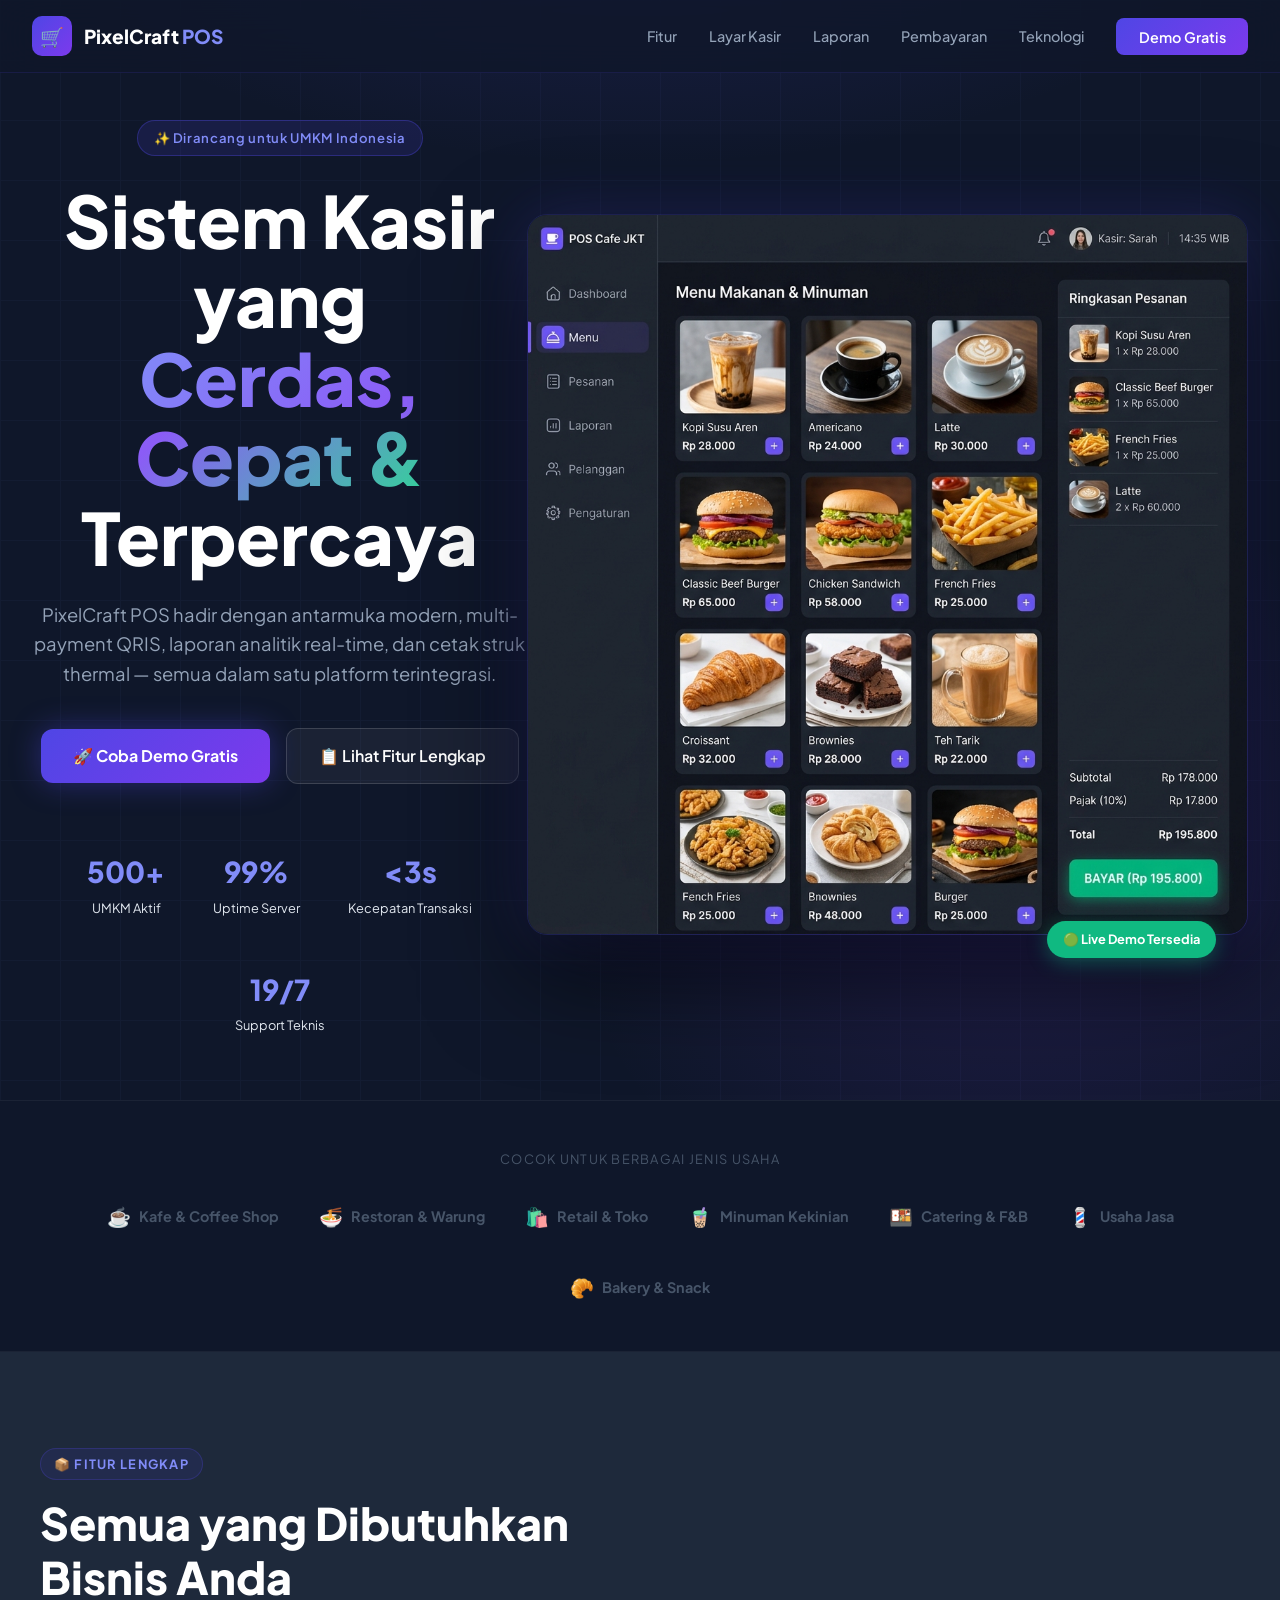
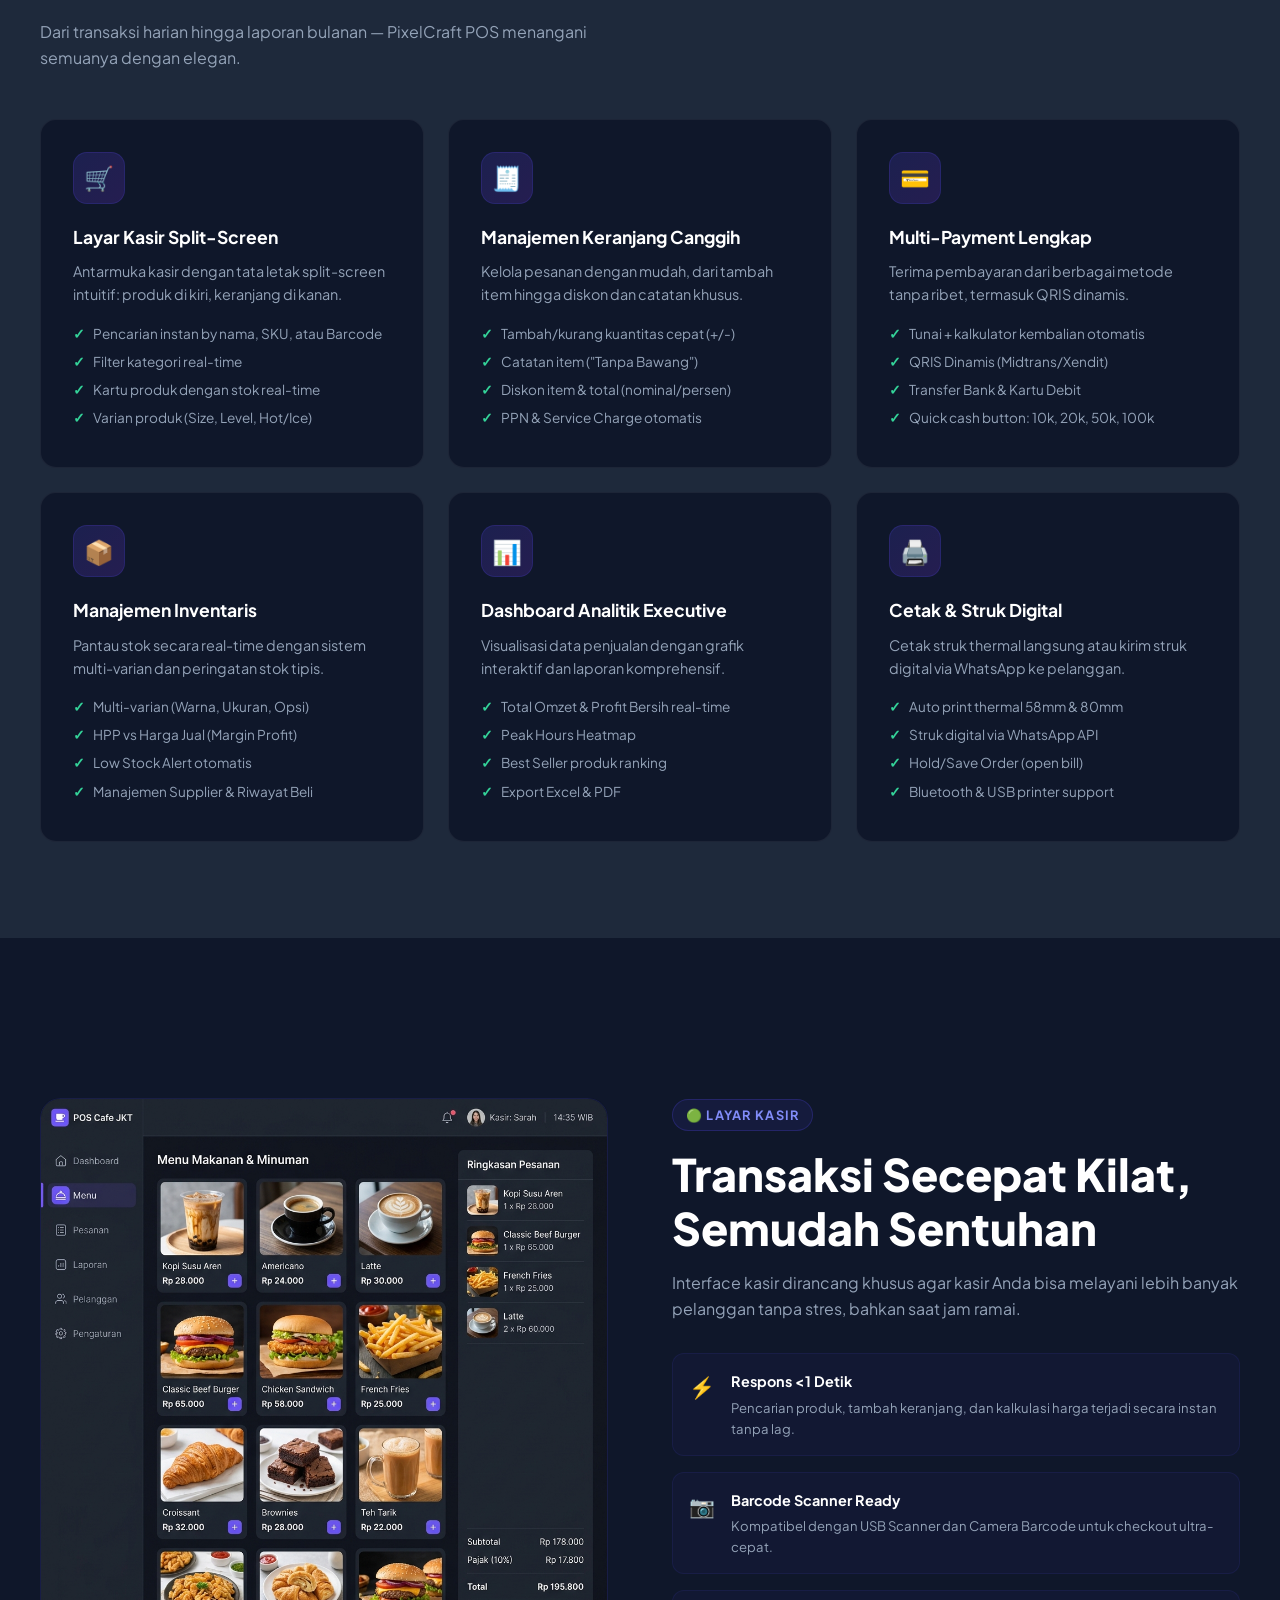
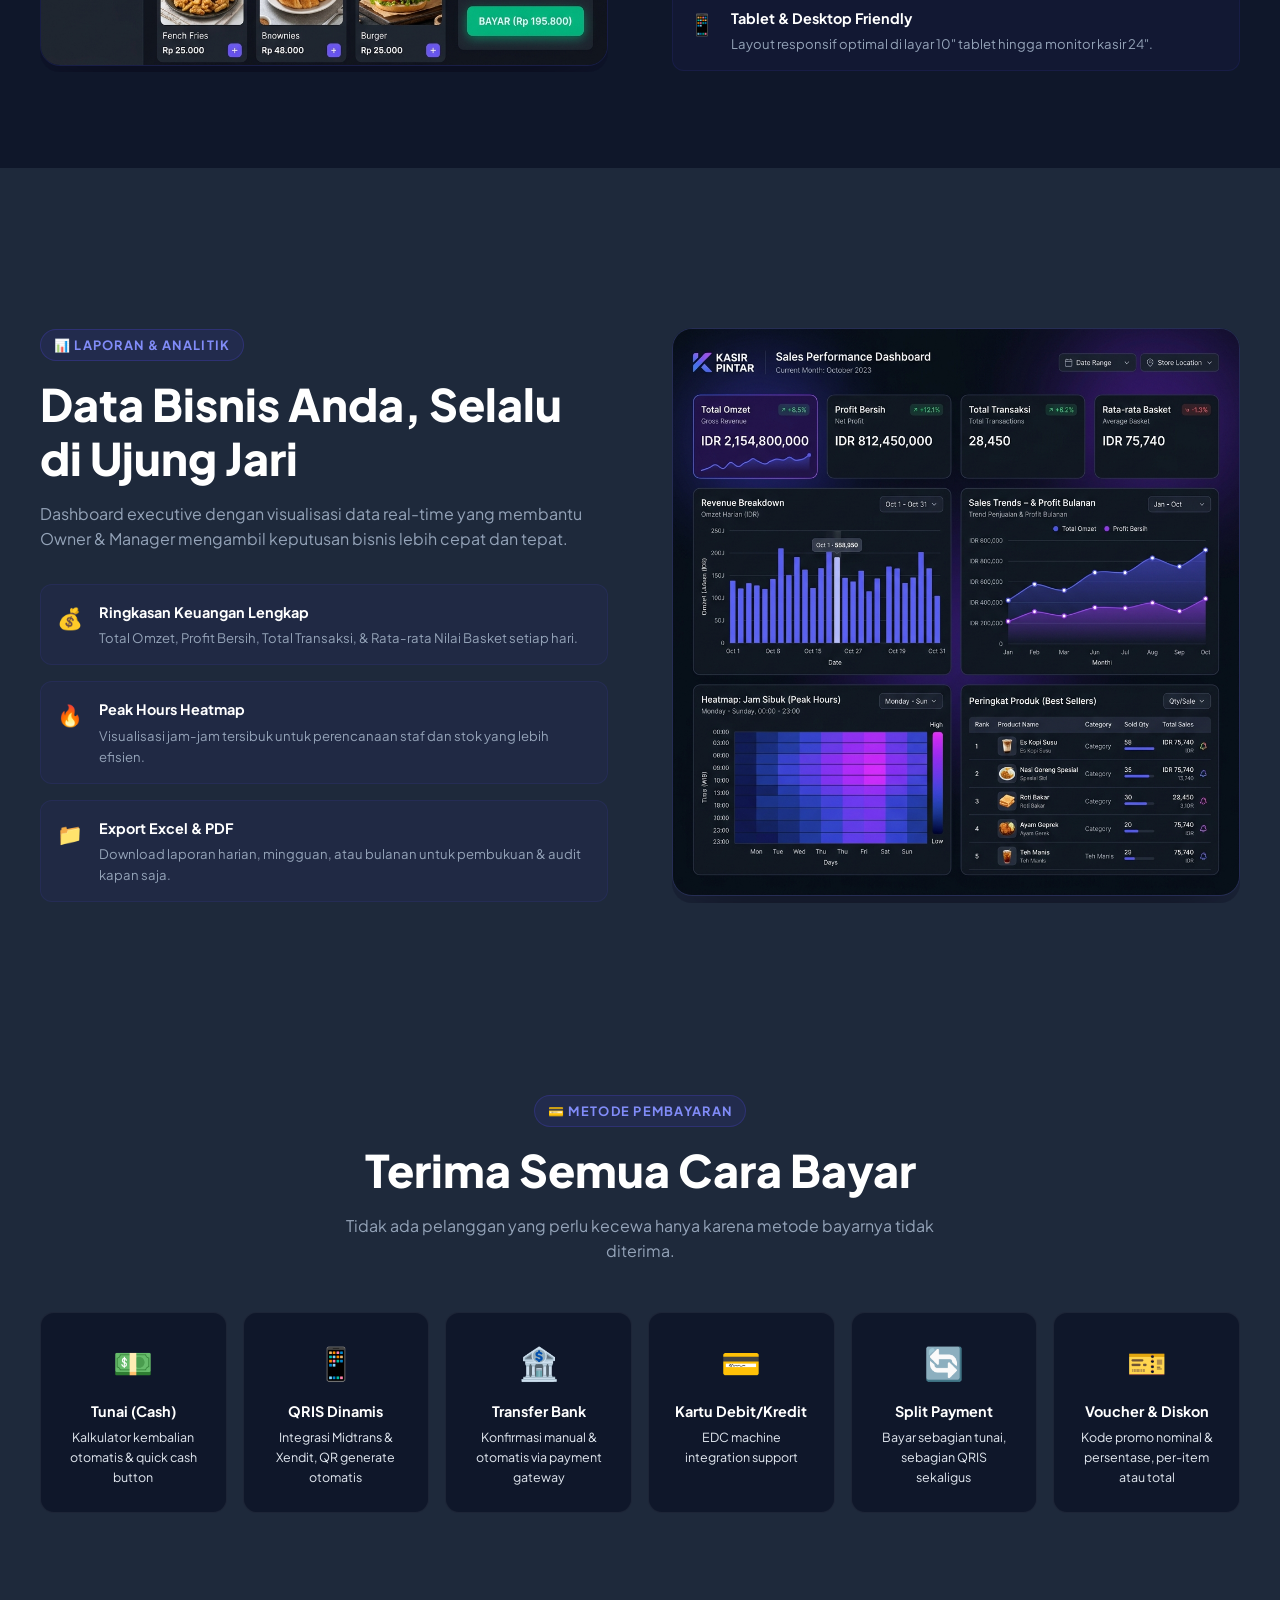
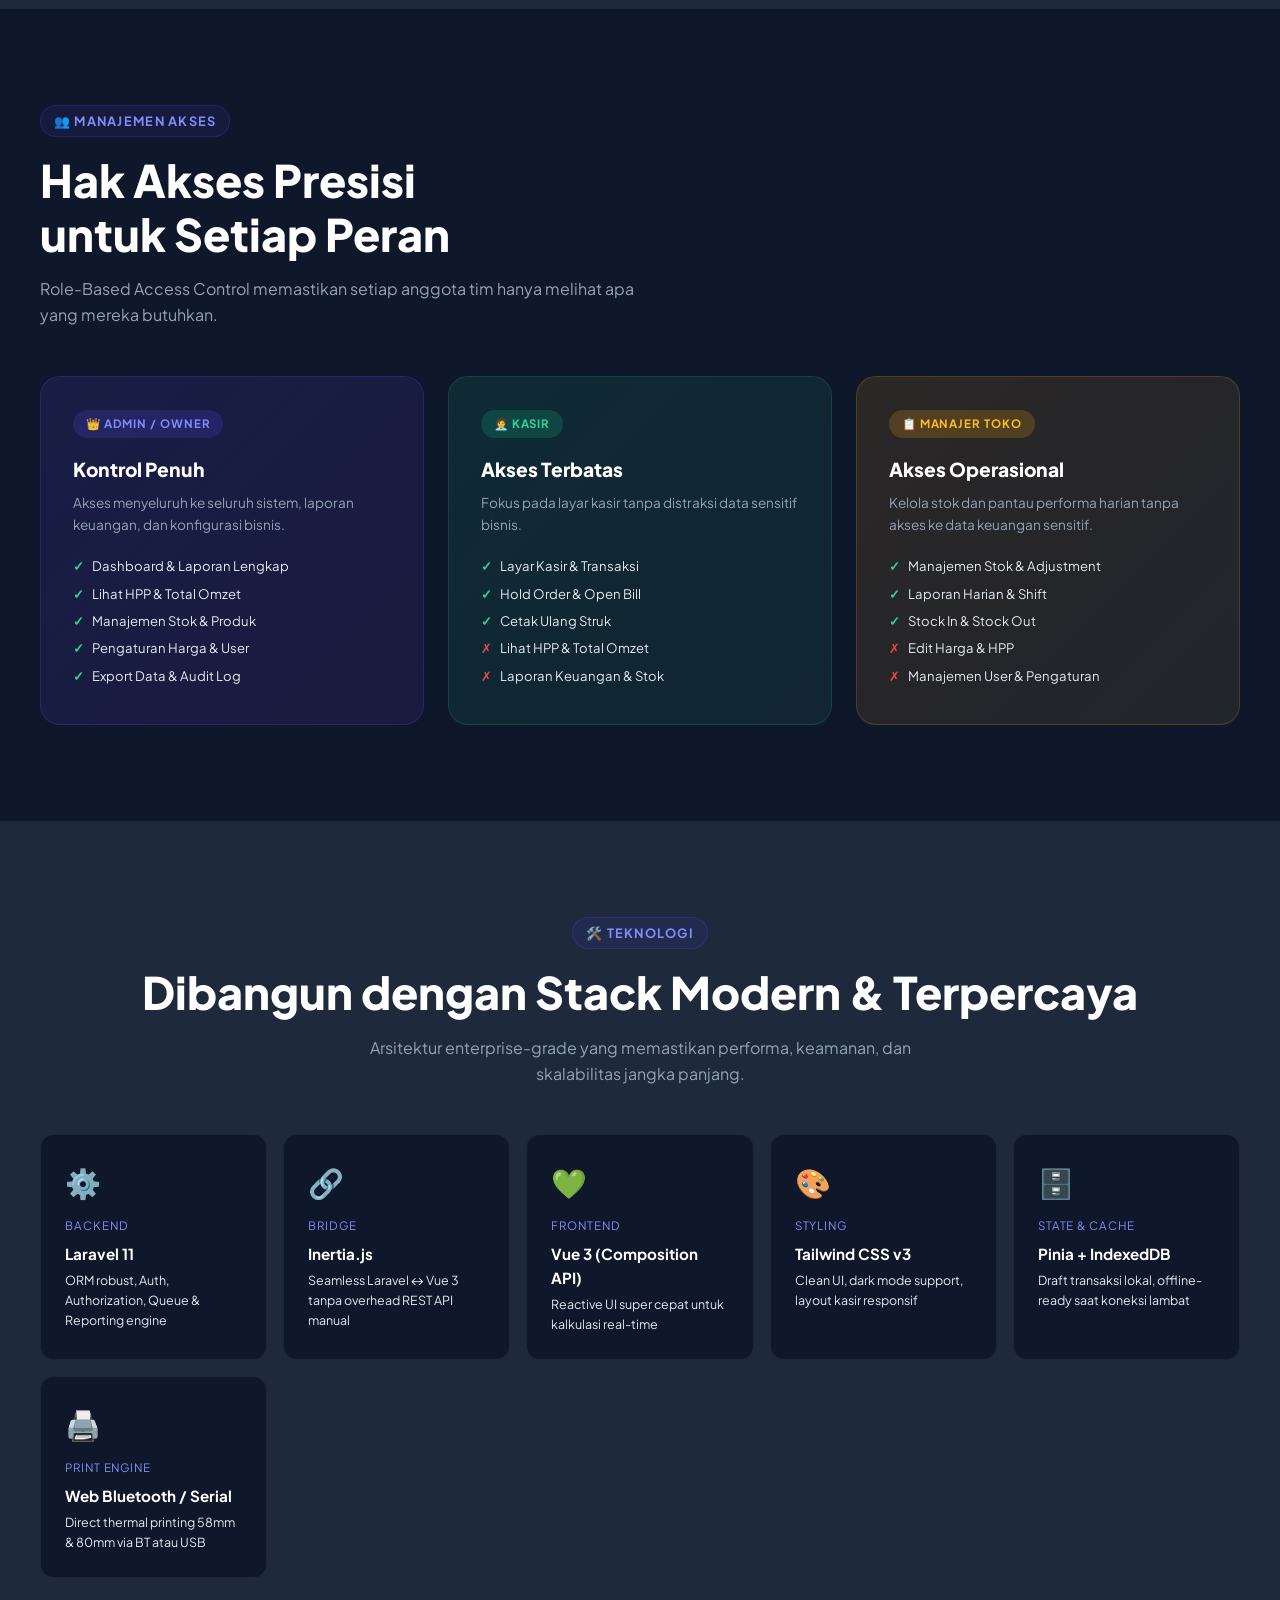
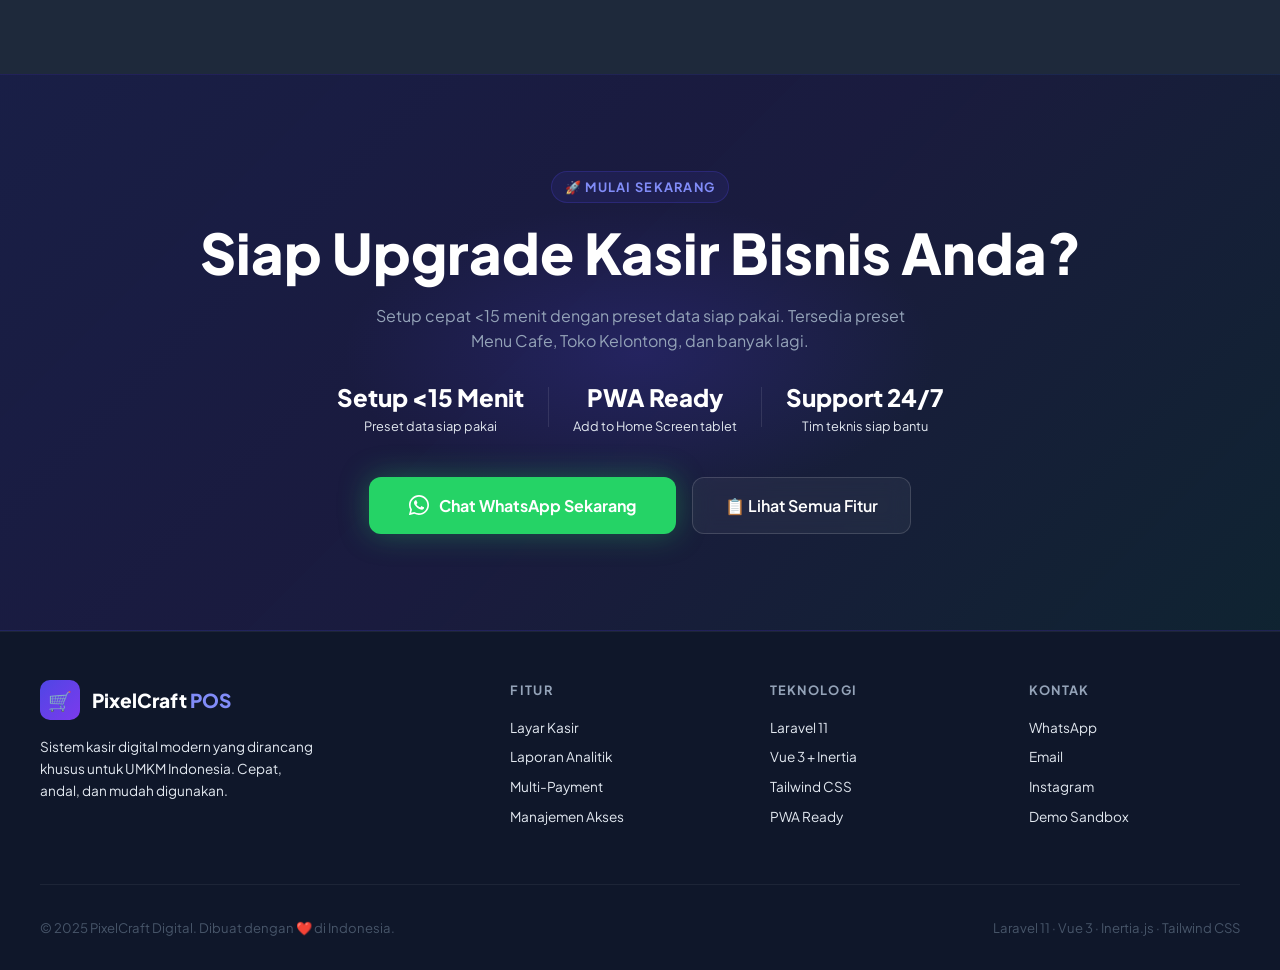
==== index.html @ 9a2343e6 "Initial commit: Sistem Kasir (POS) landing page & interactive demo" ====
<!DOCTYPE html>
<html lang="id">
<head>
  <meta charset="UTF-8"/>
  <meta name="viewport" content="width=device-width, initial-scale=1.0"/>
  <title>PixelCraft POS — Sistem Kasir Modern untuk UMKM Indonesia</title>
  <meta name="description" content="Sistem kasir digital modern untuk UMKM F&B, Retail, dan Usaha Jasa. Berbasis Laravel + Vue 3, multi-payment QRIS, laporan analitik real-time, dan cetak struk thermal."/>
  <link rel="stylesheet" href="assets/css/style.css"/>
  <link rel="preconnect" href="https://fonts.googleapis.com"/>
  <link rel="preconnect" href="https://fonts.gstatic.com" crossorigin/>
</head>
<body>

<!-- NAVBAR -->
<nav class="navbar" id="navbar">
  <a href="#" class="nav-logo">
    <div class="nav-logo-icon">🛒</div>
    <span class="nav-logo-text">PixelCraft <span>POS</span></span>
  </a>
  <ul class="nav-links" id="navLinks">
    <li><a href="#fitur">Fitur</a></li>
    <li><a href="#kasir">Layar Kasir</a></li>
    <li><a href="#laporan">Laporan</a></li>
    <li><a href="#pembayaran">Pembayaran</a></li>
    <li><a href="#teknologi">Teknologi</a></li>
    <li><a href="demo/index.html" class="nav-cta">Demo Gratis</a></li>
  </ul>
  <button class="nav-hamburger" id="hamburger" aria-label="Menu">
    <span></span><span></span><span></span>
  </button>
</nav>

<!-- HERO -->
<section class="hero" id="beranda">
  <div class="hero-bg"></div>
  <div class="hero-grid"></div>
  <div class="hero-content">
    <div class="hero-badge">✨ Dirancang untuk UMKM Indonesia</div>
    <h1 class="hero-title">
      Sistem Kasir yang<br/>
      <span class="gradient-text">Cerdas, Cepat &amp;</span><br/>
      Terpercaya
    </h1>
    <p class="hero-subtitle">PixelCraft POS hadir dengan antarmuka modern, multi-payment QRIS, laporan analitik real-time, dan cetak struk thermal — semua dalam satu platform terintegrasi.</p>
    <div class="hero-actions">
      <a href="demo/index.html" class="btn-primary">🚀 Coba Demo Gratis</a>
      <a href="#fitur" class="btn-secondary">📋 Lihat Fitur Lengkap</a>
    </div>
    <div class="hero-stats">
      <div class="hero-stat">
        <div class="hero-stat-num"><span data-target="500" data-suffix="+">0+</span></div>
        <div class="hero-stat-label">UMKM Aktif</div>
      </div>
      <div class="hero-stat">
        <div class="hero-stat-num"><span data-target="99" data-suffix="%">0%</span></div>
        <div class="hero-stat-label">Uptime Server</div>
      </div>
      <div class="hero-stat">
        <div class="hero-stat-num"><span data-target="3" data-prefix="<" data-suffix="s">&lt;3s</span></div>
        <div class="hero-stat-label">Kecepatan Transaksi</div>
      </div>
      <div class="hero-stat">
        <div class="hero-stat-num"><span data-target="24" data-suffix="/7">0/7</span></div>
        <div class="hero-stat-label">Support Teknis</div>
      </div>
    </div>
  </div>
  <div class="hero-img-wrap container">
    <img src="assets/img/pos_dashboard.png" alt="PixelCraft POS Dashboard — Layar Kasir Modern"/>
    <div class="hero-img-badge">🟢 Live Demo Tersedia</div>
  </div>
</section>

<!-- LOGOS -->
<div class="logos-section">
  <div class="container">
    <p class="logos-label">Cocok untuk berbagai jenis usaha</p>
    <div class="logos-track">
      <div class="logo-chip"><span class="icon">☕</span> Kafe &amp; Coffee Shop</div>
      <div class="logo-chip"><span class="icon">🍜</span> Restoran &amp; Warung</div>
      <div class="logo-chip"><span class="icon">🛍️</span> Retail &amp; Toko</div>
      <div class="logo-chip"><span class="icon">🧋</span> Minuman Kekinian</div>
      <div class="logo-chip"><span class="icon">🍱</span> Catering &amp; F&amp;B</div>
      <div class="logo-chip"><span class="icon">💈</span> Usaha Jasa</div>
      <div class="logo-chip"><span class="icon">🥐</span> Bakery &amp; Snack</div>
    </div>
  </div>
</div>

<!-- FEATURES -->
<section class="features-section" id="fitur">
  <div class="container">
    <div class="reveal">
      <span class="section-label">📦 Fitur Lengkap</span>
      <h2 class="section-title">Semua yang Dibutuhkan<br/>Bisnis Anda</h2>
      <p class="section-desc">Dari transaksi harian hingga laporan bulanan — PixelCraft POS menangani semuanya dengan elegan.</p>
    </div>
    <div class="features-grid">
      <div class="feature-card reveal">
        <div class="feature-icon">🛒</div>
        <h3 class="feature-title">Layar Kasir Split-Screen</h3>
        <p class="feature-desc">Antarmuka kasir dengan tata letak split-screen intuitif: produk di kiri, keranjang di kanan.</p>
        <ul class="feature-list">
          <li>Pencarian instan by nama, SKU, atau Barcode</li>
          <li>Filter kategori real-time</li>
          <li>Kartu produk dengan stok real-time</li>
          <li>Varian produk (Size, Level, Hot/Ice)</li>
        </ul>
      </div>
      <div class="feature-card reveal">
        <div class="feature-icon">🧾</div>
        <h3 class="feature-title">Manajemen Keranjang Canggih</h3>
        <p class="feature-desc">Kelola pesanan dengan mudah, dari tambah item hingga diskon dan catatan khusus.</p>
        <ul class="feature-list">
          <li>Tambah/kurang kuantitas cepat (+/-)</li>
          <li>Catatan item ("Tanpa Bawang")</li>
          <li>Diskon item &amp; total (nominal/persen)</li>
          <li>PPN &amp; Service Charge otomatis</li>
        </ul>
      </div>
      <div class="feature-card reveal">
        <div class="feature-icon">💳</div>
        <h3 class="feature-title">Multi-Payment Lengkap</h3>
        <p class="feature-desc">Terima pembayaran dari berbagai metode tanpa ribet, termasuk QRIS dinamis.</p>
        <ul class="feature-list">
          <li>Tunai + kalkulator kembalian otomatis</li>
          <li>QRIS Dinamis (Midtrans/Xendit)</li>
          <li>Transfer Bank &amp; Kartu Debit</li>
          <li>Quick cash button: 10k, 20k, 50k, 100k</li>
        </ul>
      </div>
      <div class="feature-card reveal">
        <div class="feature-icon">📦</div>
        <h3 class="feature-title">Manajemen Inventaris</h3>
        <p class="feature-desc">Pantau stok secara real-time dengan sistem multi-varian dan peringatan stok tipis.</p>
        <ul class="feature-list">
          <li>Multi-varian (Warna, Ukuran, Opsi)</li>
          <li>HPP vs Harga Jual (Margin Profit)</li>
          <li>Low Stock Alert otomatis</li>
          <li>Manajemen Supplier &amp; Riwayat Beli</li>
        </ul>
      </div>
      <div class="feature-card reveal">
        <div class="feature-icon">📊</div>
        <h3 class="feature-title">Dashboard Analitik Executive</h3>
        <p class="feature-desc">Visualisasi data penjualan dengan grafik interaktif dan laporan komprehensif.</p>
        <ul class="feature-list">
          <li>Total Omzet &amp; Profit Bersih real-time</li>
          <li>Peak Hours Heatmap</li>
          <li>Best Seller produk ranking</li>
          <li>Export Excel &amp; PDF</li>
        </ul>
      </div>
      <div class="feature-card reveal">
        <div class="feature-icon">🖨️</div>
        <h3 class="feature-title">Cetak &amp; Struk Digital</h3>
        <p class="feature-desc">Cetak struk thermal langsung atau kirim struk digital via WhatsApp ke pelanggan.</p>
        <ul class="feature-list">
          <li>Auto print thermal 58mm &amp; 80mm</li>
          <li>Struk digital via WhatsApp API</li>
          <li>Hold/Save Order (open bill)</li>
          <li>Bluetooth &amp; USB printer support</li>
        </ul>
      </div>
    </div>
  </div>
</section>

<!-- SHOWCASE: KASIR -->
<section class="showcase-section" id="kasir">
  <div class="container">
    <div class="showcase-grid">
      <div class="showcase-img reveal">
        <img src="assets/img/pos_dashboard.png" alt="Layar Kasir PixelCraft POS"/>
      </div>
      <div class="showcase-content reveal">
        <span class="section-label">🟢 Layar Kasir</span>
        <h2 class="section-title">Transaksi Secepat Kilat, Semudah Sentuhan</h2>
        <p class="section-desc">Interface kasir dirancang khusus agar kasir Anda bisa melayani lebih banyak pelanggan tanpa stres, bahkan saat jam ramai.</p>
        <div class="showcase-features">
          <div class="showcase-feat">
            <div class="showcase-feat-icon">⚡</div>
            <div class="showcase-feat-text">
              <h4>Respons &lt;1 Detik</h4>
              <p>Pencarian produk, tambah keranjang, dan kalkulasi harga terjadi secara instan tanpa lag.</p>
            </div>
          </div>
          <div class="showcase-feat">
            <div class="showcase-feat-icon">📷</div>
            <div class="showcase-feat-text">
              <h4>Barcode Scanner Ready</h4>
              <p>Kompatibel dengan USB Scanner dan Camera Barcode untuk checkout ultra-cepat.</p>
            </div>
          </div>
          <div class="showcase-feat">
            <div class="showcase-feat-icon">📱</div>
            <div class="showcase-feat-text">
              <h4>Tablet &amp; Desktop Friendly</h4>
              <p>Layout responsif optimal di layar 10" tablet hingga monitor kasir 24".</p>
            </div>
          </div>
        </div>
      </div>
    </div>
  </div>
</section>

<!-- SHOWCASE: ANALYTICS -->
<section class="showcase-section" id="laporan" style="background: var(--slate-800);">
  <div class="container">
    <div class="showcase-grid reverse">
      <div class="showcase-img reveal">
        <img src="assets/img/pos_analytics.png" alt="Dashboard Analitik PixelCraft POS"/>
      </div>
      <div class="showcase-content reveal">
        <span class="section-label">📊 Laporan &amp; Analitik</span>
        <h2 class="section-title">Data Bisnis Anda, Selalu di Ujung Jari</h2>
        <p class="section-desc">Dashboard executive dengan visualisasi data real-time yang membantu Owner &amp; Manager mengambil keputusan bisnis lebih cepat dan tepat.</p>
        <div class="showcase-features">
          <div class="showcase-feat">
            <div class="showcase-feat-icon">💰</div>
            <div class="showcase-feat-text">
              <h4>Ringkasan Keuangan Lengkap</h4>
              <p>Total Omzet, Profit Bersih, Total Transaksi, &amp; Rata-rata Nilai Basket setiap hari.</p>
            </div>
          </div>
          <div class="showcase-feat">
            <div class="showcase-feat-icon">🔥</div>
            <div class="showcase-feat-text">
              <h4>Peak Hours Heatmap</h4>
              <p>Visualisasi jam-jam tersibuk untuk perencanaan staf dan stok yang lebih efisien.</p>
            </div>
          </div>
          <div class="showcase-feat">
            <div class="showcase-feat-icon">📁</div>
            <div class="showcase-feat-text">
              <h4>Export Excel &amp; PDF</h4>
              <p>Download laporan harian, mingguan, atau bulanan untuk pembukuan &amp; audit kapan saja.</p>
            </div>
          </div>
        </div>
      </div>
    </div>
  </div>
</section>

<!-- PAYMENT -->
<section class="payment-section" id="pembayaran">
  <div class="container">
    <div class="reveal" style="text-align:center; margin-bottom:1rem;">
      <span class="section-label">💳 Metode Pembayaran</span>
      <h2 class="section-title">Terima Semua Cara Bayar</h2>
      <p class="section-desc" style="margin:0 auto;">Tidak ada pelanggan yang perlu kecewa hanya karena metode bayarnya tidak diterima.</p>
    </div>
    <div class="payment-methods">
      <div class="payment-card reveal">
        <div class="icon">💵</div>
        <h4>Tunai (Cash)</h4>
        <p>Kalkulator kembalian otomatis &amp; quick cash button</p>
      </div>
      <div class="payment-card reveal">
        <div class="icon">📱</div>
        <h4>QRIS Dinamis</h4>
        <p>Integrasi Midtrans &amp; Xendit, QR generate otomatis</p>
      </div>
      <div class="payment-card reveal">
        <div class="icon">🏦</div>
        <h4>Transfer Bank</h4>
        <p>Konfirmasi manual &amp; otomatis via payment gateway</p>
      </div>
      <div class="payment-card reveal">
        <div class="icon">💳</div>
        <h4>Kartu Debit/Kredit</h4>
        <p>EDC machine integration support</p>
      </div>
      <div class="payment-card reveal">
        <div class="icon">🔄</div>
        <h4>Split Payment</h4>
        <p>Bayar sebagian tunai, sebagian QRIS sekaligus</p>
      </div>
      <div class="payment-card reveal">
        <div class="icon">🎫</div>
        <h4>Voucher &amp; Diskon</h4>
        <p>Kode promo nominal &amp; persentase, per-item atau total</p>
      </div>
    </div>
  </div>
</section>

<!-- ROLES -->
<section class="roles-section" id="akses">
  <div class="container">
    <div class="reveal">
      <span class="section-label">👥 Manajemen Akses</span>
      <h2 class="section-title">Hak Akses Presisi<br/>untuk Setiap Peran</h2>
      <p class="section-desc">Role-Based Access Control memastikan setiap anggota tim hanya melihat apa yang mereka butuhkan.</p>
    </div>
    <div class="roles-grid" style="margin-top:3rem;">
      <div class="role-card admin reveal">
        <div class="role-badge">👑 Admin / Owner</div>
        <h3 class="role-title">Kontrol Penuh</h3>
        <p class="role-desc">Akses menyeluruh ke seluruh sistem, laporan keuangan, dan konfigurasi bisnis.</p>
        <ul class="role-perms">
          <li><span class="check">✓</span> Dashboard &amp; Laporan Lengkap</li>
          <li><span class="check">✓</span> Lihat HPP &amp; Total Omzet</li>
          <li><span class="check">✓</span> Manajemen Stok &amp; Produk</li>
          <li><span class="check">✓</span> Pengaturan Harga &amp; User</li>
          <li><span class="check">✓</span> Export Data &amp; Audit Log</li>
        </ul>
      </div>
      <div class="role-card cashier reveal">
        <div class="role-badge">🧑‍💼 Kasir</div>
        <h3 class="role-title">Akses Terbatas</h3>
        <p class="role-desc">Fokus pada layar kasir tanpa distraksi data sensitif bisnis.</p>
        <ul class="role-perms">
          <li><span class="check">✓</span> Layar Kasir &amp; Transaksi</li>
          <li><span class="check">✓</span> Hold Order &amp; Open Bill</li>
          <li><span class="check">✓</span> Cetak Ulang Struk</li>
          <li><span class="cross">✗</span> Lihat HPP &amp; Total Omzet</li>
          <li><span class="cross">✗</span> Laporan Keuangan &amp; Stok</li>
        </ul>
      </div>
      <div class="role-card manager reveal">
        <div class="role-badge">📋 Manajer Toko</div>
        <h3 class="role-title">Akses Operasional</h3>
        <p class="role-desc">Kelola stok dan pantau performa harian tanpa akses ke data keuangan sensitif.</p>
        <ul class="role-perms">
          <li><span class="check">✓</span> Manajemen Stok &amp; Adjustment</li>
          <li><span class="check">✓</span> Laporan Harian &amp; Shift</li>
          <li><span class="check">✓</span> Stock In &amp; Stock Out</li>
          <li><span class="cross">✗</span> Edit Harga &amp; HPP</li>
          <li><span class="cross">✗</span> Manajemen User &amp; Pengaturan</li>
        </ul>
      </div>
    </div>
  </div>
</section>

<!-- TECH STACK -->
<section class="tech-section" id="teknologi">
  <div class="container">
    <div class="reveal" style="text-align:center;">
      <span class="section-label">🛠️ Teknologi</span>
      <h2 class="section-title">Dibangun dengan Stack Modern &amp; Terpercaya</h2>
      <p class="section-desc" style="margin:0 auto;">Arsitektur enterprise-grade yang memastikan performa, keamanan, dan skalabilitas jangka panjang.</p>
    </div>
    <div class="tech-grid">
      <div class="tech-card reveal">
        <div class="icon">⚙️</div>
        <div class="layer">Backend</div>
        <h4>Laravel 11</h4>
        <p>ORM robust, Auth, Authorization, Queue &amp; Reporting engine</p>
      </div>
      <div class="tech-card reveal">
        <div class="icon">🔗</div>
        <div class="layer">Bridge</div>
        <h4>Inertia.js</h4>
        <p>Seamless Laravel ↔ Vue 3 tanpa overhead REST API manual</p>
      </div>
      <div class="tech-card reveal">
        <div class="icon">💚</div>
        <div class="layer">Frontend</div>
        <h4>Vue 3 (Composition API)</h4>
        <p>Reactive UI super cepat untuk kalkulasi real-time</p>
      </div>
      <div class="tech-card reveal">
        <div class="icon">🎨</div>
        <div class="layer">Styling</div>
        <h4>Tailwind CSS v3</h4>
        <p>Clean UI, dark mode support, layout kasir responsif</p>
      </div>
      <div class="tech-card reveal">
        <div class="icon">🗄️</div>
        <div class="layer">State &amp; Cache</div>
        <h4>Pinia + IndexedDB</h4>
        <p>Draft transaksi lokal, offline-ready saat koneksi lambat</p>
      </div>
      <div class="tech-card reveal">
        <div class="icon">🖨️</div>
        <div class="layer">Print Engine</div>
        <h4>Web Bluetooth / Serial</h4>
        <p>Direct thermal printing 58mm &amp; 80mm via BT atau USB</p>
      </div>
    </div>
  </div>
</section>

<!-- CTA -->
<section class="cta-section" id="kontak">
  <div class="cta-glow"></div>
  <div class="container">
    <div class="reveal">
      <span class="section-label">🚀 Mulai Sekarang</span>
      <h2 class="section-title">Siap Upgrade Kasir Bisnis Anda?</h2>
      <p class="section-desc" style="margin:0 auto 1rem; max-width:550px;">Setup cepat &lt;15 menit dengan preset data siap pakai. Tersedia preset Menu Cafe, Toko Kelontong, dan banyak lagi.</p>
      <div style="display:flex; align-items:center; justify-content:center; gap:1.5rem; flex-wrap:wrap; margin-top:1.5rem;">
        <div style="text-align:center;">
          <div style="font-size:1.5rem; font-weight:900; color:var(--white);">Setup &lt;15 Menit</div>
          <div style="font-size:0.8rem; color:var(--slate-500);">Preset data siap pakai</div>
        </div>
        <div style="width:1px; height:40px; background:rgba(255,255,255,0.1);"></div>
        <div style="text-align:center;">
          <div style="font-size:1.5rem; font-weight:900; color:var(--white);">PWA Ready</div>
          <div style="font-size:0.8rem; color:var(--slate-500);">Add to Home Screen tablet</div>
        </div>
        <div style="width:1px; height:40px; background:rgba(255,255,255,0.1);"></div>
        <div style="text-align:center;">
          <div style="font-size:1.5rem; font-weight:900; color:var(--white);">Support 24/7</div>
          <div style="font-size:0.8rem; color:var(--slate-500);">Tim teknis siap bantu</div>
        </div>
      </div>
    </div>
    <div class="cta-actions reveal">
      <a href="https://wa.me/62859106886664?text=Halo%20PixelCraft%2C%20saya%20tertarik%20dengan%20demo%20POS%20sistem%20kasir" class="btn-wa" id="btn-demo-wa" target="_blank">
        <svg width="20" height="20" viewBox="0 0 24 24" fill="currentColor"><path d="M17.472 14.382c-.297-.149-1.758-.867-2.03-.967-.273-.099-.471-.148-.67.15-.197.297-.767.966-.94 1.164-.173.199-.347.223-.644.075-.297-.15-1.255-.463-2.39-1.475-.883-.788-1.48-1.761-1.653-2.059-.173-.297-.018-.458.13-.606.134-.133.298-.347.446-.52.149-.174.198-.298.298-.497.099-.198.05-.371-.025-.52-.075-.149-.669-1.612-.916-2.207-.242-.579-.487-.5-.669-.51-.173-.008-.371-.01-.57-.01-.198 0-.52.074-.792.372-.272.297-1.04 1.016-1.04 2.479 0 1.462 1.065 2.875 1.213 3.074.149.198 2.096 3.2 5.077 4.487.709.306 1.262.489 1.694.625.712.227 1.36.195 1.871.118.571-.085 1.758-.719 2.006-1.413.248-.694.248-1.289.173-1.413-.074-.124-.272-.198-.57-.347z"/><path d="M12 0C5.373 0 0 5.373 0 12c0 2.114.553 4.1 1.523 5.824L.057 23.486a.5.5 0 0 0 .613.613l5.701-1.453A11.945 11.945 0 0 0 12 24c6.627 0 12-5.373 12-12S18.627 0 12 0zm0 22c-1.9 0-3.681-.516-5.21-1.416l-.375-.217-3.884.99.998-3.807-.237-.39A9.955 9.955 0 0 1 2 12C2 6.477 6.477 2 12 2s10 4.477 10 10-4.477 10-10 10z"/></svg>
        Chat WhatsApp Sekarang
      </a>
      <a href="#fitur" class="btn-secondary">📋 Lihat Semua Fitur</a>
    </div>
  </div>
</section>

<!-- FOOTER -->
<footer>
  <div class="container">
    <div class="footer-grid">
      <div class="footer-brand">
        <a href="#" class="nav-logo">
          <div class="nav-logo-icon">🛒</div>
          <span class="nav-logo-text">PixelCraft <span>POS</span></span>
        </a>
        <p>Sistem kasir digital modern yang dirancang khusus untuk UMKM Indonesia. Cepat, andal, dan mudah digunakan.</p>
      </div>
      <div class="footer-col">
        <h5>Fitur</h5>
        <a href="#kasir">Layar Kasir</a>
        <a href="#laporan">Laporan Analitik</a>
        <a href="#pembayaran">Multi-Payment</a>
        <a href="#akses">Manajemen Akses</a>
      </div>
      <div class="footer-col">
        <h5>Teknologi</h5>
        <a href="#teknologi">Laravel 11</a>
        <a href="#teknologi">Vue 3 + Inertia</a>
        <a href="#teknologi">Tailwind CSS</a>
        <a href="#teknologi">PWA Ready</a>
      </div>
      <div class="footer-col">
        <h5>Kontak</h5>
        <a href="https://wa.me/62859106886664" target="_blank">WhatsApp</a>
        <a href="mailto:hello@pixelcraft.id">Email</a>
        <a href="#">Instagram</a>
        <a href="#">Demo Sandbox</a>
      </div>
    </div>
    <div class="footer-bottom">
      <p>© 2025 PixelCraft Digital. Dibuat dengan <span class="love">❤️</span> di Indonesia.</p>
      <p>Laravel 11 · Vue 3 · Inertia.js · Tailwind CSS</p>
    </div>
  </div>
</footer>

<script src="assets/js/script.js"></script>
</body>
</html>
---- assets/css/style.css ----
@import url('https://fonts.googleapis.com/css2?family=Plus+Jakarta+Sans:wght@300;400;500;600;700;800;900&display=swap');

:root {
  --slate-900: #0f172a;
  --slate-800: #1e293b;
  --slate-700: #334155;
  --slate-600: #475569;
  --slate-400: #94a3b8;
  --slate-200: #e2e8f0;
  --slate-100: #f1f5f9;
  --slate-50: #f8fafc;
  --indigo-600: #4f46e5;
  --indigo-500: #6366f1;
  --indigo-400: #818cf8;
  --violet-600: #7c3aed;
  --violet-500: #8b5cf6;
  --emerald-500: #10b981;
  --emerald-400: #34d399;
  --white: #ffffff;
}

*, *::before, *::after { box-sizing: border-box; margin: 0; padding: 0; }

html { scroll-behavior: smooth; }

body {
  font-family: 'Plus Jakarta Sans', sans-serif;
  background: var(--slate-900);
  color: var(--slate-200);
  overflow-x: hidden;
  line-height: 1.6;
}

/* ---- SCROLLBAR ---- */
::-webkit-scrollbar { width: 6px; }
::-webkit-scrollbar-track { background: var(--slate-800); }
::-webkit-scrollbar-thumb { background: var(--indigo-600); border-radius: 3px; }

/* ---- NAVBAR ---- */
.navbar {
  position: fixed; top: 0; left: 0; right: 0; z-index: 1000;
  padding: 1rem 2rem;
  display: flex; align-items: center; justify-content: space-between;
  background: rgba(15,23,42,0.8);
  backdrop-filter: blur(20px);
  border-bottom: 1px solid rgba(79,70,229,0.15);
  transition: all 0.3s ease;
}
.navbar.scrolled { padding: 0.75rem 2rem; background: rgba(15,23,42,0.97); }
.nav-logo { display: flex; align-items: center; gap: 0.75rem; text-decoration: none; }
.nav-logo-icon {
  width: 40px; height: 40px; border-radius: 10px;
  background: linear-gradient(135deg, var(--indigo-600), var(--violet-600));
  display: flex; align-items: center; justify-content: center;
  font-size: 1.2rem;
}
.nav-logo-text { font-size: 1.2rem; font-weight: 800; color: var(--white); }
.nav-logo-text span { color: var(--indigo-400); }
.nav-links { display: flex; align-items: center; gap: 2rem; list-style: none; }
.nav-links a {
  color: var(--slate-400); text-decoration: none; font-size: 0.9rem; font-weight: 500;
  transition: color 0.2s;
}
.nav-links a:hover { color: var(--white); }
.nav-cta {
  padding: 0.6rem 1.4rem; border-radius: 8px;
  background: linear-gradient(135deg, var(--indigo-600), var(--violet-600));
  color: var(--white) !important; font-weight: 600 !important;
  transition: opacity 0.2s, transform 0.2s !important;
}
.nav-cta:hover { opacity: 0.9; transform: translateY(-1px); }
.nav-hamburger { display: none; background: none; border: none; cursor: pointer; padding: 4px; }
.nav-hamburger span {
  display: block; width: 24px; height: 2px; background: var(--slate-200);
  margin: 5px 0; transition: all 0.3s;
}

/* ---- HERO ---- */
.hero {
  min-height: 100vh;
  display: flex; align-items: center; justify-content: center;
  padding: 120px 2rem 4rem;
  position: relative; overflow: hidden;
}
.hero-bg {
  position: absolute; inset: 0; z-index: 0;
  background:
    radial-gradient(ellipse 80% 50% at 50% -20%, rgba(79,70,229,0.25) 0%, transparent 70%),
    radial-gradient(ellipse 60% 60% at 80% 80%, rgba(124,58,237,0.15) 0%, transparent 60%);
}
.hero-grid {
  position: absolute; inset: 0; z-index: 0; opacity: 0.04;
  background-image: linear-gradient(var(--indigo-400) 1px, transparent 1px),
    linear-gradient(90deg, var(--indigo-400) 1px, transparent 1px);
  background-size: 60px 60px;
}
.hero-content {
  position: relative; z-index: 1; text-align: center; max-width: 900px; margin: 0 auto;
}
.hero-badge {
  display: inline-flex; align-items: center; gap: 0.5rem;
  padding: 0.4rem 1rem; border-radius: 100px;
  background: rgba(79,70,229,0.15); border: 1px solid rgba(79,70,229,0.35);
  color: var(--indigo-400); font-size: 0.82rem; font-weight: 600;
  margin-bottom: 1.5rem; letter-spacing: 0.05em;
  animation: fadeInDown 0.6s ease;
}
.hero-title {
  font-size: clamp(2.5rem, 6vw, 4.5rem); font-weight: 900;
  line-height: 1.1; color: var(--white);
  margin-bottom: 1.5rem;
  animation: fadeInUp 0.7s ease 0.1s both;
}
.hero-title .gradient-text {
  background: linear-gradient(135deg, var(--indigo-400), var(--violet-500), var(--emerald-400));
  -webkit-background-clip: text; -webkit-text-fill-color: transparent;
  background-clip: text;
}
.hero-subtitle {
  font-size: 1.15rem; color: var(--slate-400); max-width: 600px; margin: 0 auto 2.5rem;
  animation: fadeInUp 0.7s ease 0.2s both;
}
.hero-actions {
  display: flex; align-items: center; justify-content: center; gap: 1rem; flex-wrap: wrap;
  margin-bottom: 4rem;
  animation: fadeInUp 0.7s ease 0.3s both;
}
.btn-primary {
  display: inline-flex; align-items: center; gap: 0.5rem;
  padding: 0.9rem 2rem; border-radius: 12px;
  background: linear-gradient(135deg, var(--indigo-600), var(--violet-600));
  color: var(--white); font-weight: 700; font-size: 1rem; text-decoration: none;
  box-shadow: 0 0 30px rgba(79,70,229,0.4);
  transition: all 0.3s ease;
}
.btn-primary:hover { transform: translateY(-3px); box-shadow: 0 0 45px rgba(79,70,229,0.6); }
.btn-secondary {
  display: inline-flex; align-items: center; gap: 0.5rem;
  padding: 0.9rem 2rem; border-radius: 12px;
  border: 1px solid rgba(255,255,255,0.15);
  background: rgba(255,255,255,0.05);
  color: var(--white); font-weight: 600; font-size: 1rem; text-decoration: none;
  transition: all 0.3s ease;
  backdrop-filter: blur(10px);
}
.btn-secondary:hover { background: rgba(255,255,255,0.1); border-color: rgba(255,255,255,0.25); transform: translateY(-2px); }
.hero-stats {
  display: flex; align-items: center; justify-content: center; gap: 3rem; flex-wrap: wrap;
  animation: fadeInUp 0.7s ease 0.4s both;
}
.hero-stat { text-align: center; }
.hero-stat-num { font-size: 1.8rem; font-weight: 900; color: var(--white); }
.hero-stat-num span { color: var(--indigo-400); }
.hero-stat-label { font-size: 0.8rem; color: var(--slate-500); margin-top: 0.2rem; }
.hero-img-wrap {
  position: relative; z-index: 1; margin-top: 4rem;
  animation: fadeInUp 0.9s ease 0.5s both;
}
.hero-img-wrap img {
  width: 100%; max-width: 900px; border-radius: 20px;
  box-shadow: 0 40px 100px rgba(0,0,0,0.6), 0 0 60px rgba(79,70,229,0.25);
  border: 1px solid rgba(79,70,229,0.2);
}
.hero-img-badge {
  position: absolute; bottom: -1rem; right: 2rem;
  background: var(--emerald-500); color: var(--white);
  padding: 0.5rem 1rem; border-radius: 100px; font-size: 0.8rem; font-weight: 700;
  box-shadow: 0 4px 20px rgba(16,185,129,0.4);
  animation: pulse 2s infinite;
}

/* ---- SECTION COMMON ---- */
section { padding: 6rem 2rem; }
.container { max-width: 1200px; margin: 0 auto; }
.section-label {
  display: inline-block; font-size: 0.8rem; font-weight: 700; letter-spacing: 0.1em;
  text-transform: uppercase; color: var(--indigo-400);
  background: rgba(79,70,229,0.1); padding: 0.3rem 0.8rem; border-radius: 100px;
  border: 1px solid rgba(79,70,229,0.25); margin-bottom: 1rem;
}
.section-title {
  font-size: clamp(1.8rem, 4vw, 2.8rem); font-weight: 800; color: var(--white);
  line-height: 1.2; margin-bottom: 1rem;
}
.section-desc { font-size: 1rem; color: var(--slate-400); max-width: 600px; }

/* ---- LOGOS ---- */
.logos-section { padding: 3rem 2rem; border-top: 1px solid rgba(255,255,255,0.05); border-bottom: 1px solid rgba(255,255,255,0.05); }
.logos-label { text-align: center; font-size: 0.8rem; color: var(--slate-600); letter-spacing: 0.1em; text-transform: uppercase; margin-bottom: 2rem; }
.logos-track {
  display: flex; align-items: center; justify-content: center; flex-wrap: wrap; gap: 2.5rem;
}
.logo-chip {
  display: flex; align-items: center; gap: 0.5rem;
  color: var(--slate-600); font-weight: 700; font-size: 0.9rem;
  transition: color 0.3s;
}
.logo-chip:hover { color: var(--slate-400); }
.logo-chip .icon { font-size: 1.2rem; }

/* ---- FEATURES ---- */
.features-section { background: var(--slate-800); }
.features-grid {
  display: grid; grid-template-columns: repeat(auto-fit, minmax(300px, 1fr)); gap: 1.5rem;
  margin-top: 3rem;
}
.feature-card {
  background: var(--slate-900); border-radius: 16px;
  border: 1px solid rgba(255,255,255,0.06);
  padding: 2rem; transition: all 0.3s ease;
  position: relative; overflow: hidden;
}
.feature-card::before {
  content: ''; position: absolute; top: 0; left: 0; right: 0; height: 2px;
  background: linear-gradient(90deg, var(--indigo-600), var(--violet-600));
  opacity: 0; transition: opacity 0.3s;
}
.feature-card:hover { border-color: rgba(79,70,229,0.3); transform: translateY(-4px); }
.feature-card:hover::before { opacity: 1; }
.feature-icon {
  width: 52px; height: 52px; border-radius: 14px; margin-bottom: 1.2rem;
  display: flex; align-items: center; justify-content: center; font-size: 1.5rem;
  background: linear-gradient(135deg, rgba(79,70,229,0.2), rgba(124,58,237,0.2));
  border: 1px solid rgba(79,70,229,0.2);
}
.feature-title { font-size: 1.1rem; font-weight: 700; color: var(--white); margin-bottom: 0.6rem; }
.feature-desc { font-size: 0.9rem; color: var(--slate-400); line-height: 1.6; }
.feature-list { list-style: none; margin-top: 1rem; }
.feature-list li {
  display: flex; align-items: center; gap: 0.5rem;
  font-size: 0.85rem; color: var(--slate-400); margin-bottom: 0.4rem;
}
.feature-list li::before { content: '✓'; color: var(--emerald-400); font-weight: 700; flex-shrink: 0; }

/* ---- SHOWCASE ---- */
.showcase-section {}
.showcase-grid {
  display: grid; grid-template-columns: 1fr 1fr; gap: 4rem; align-items: center; margin-top: 4rem;
}
.showcase-grid.reverse { direction: rtl; }
.showcase-grid.reverse > * { direction: ltr; }
.showcase-img { border-radius: 20px; overflow: hidden; position: relative; }
.showcase-img img {
  width: 100%; border-radius: 20px;
  box-shadow: 0 30px 80px rgba(0,0,0,0.5), 0 0 40px rgba(79,70,229,0.15);
  border: 1px solid rgba(79,70,229,0.15);
  transition: transform 0.4s ease;
}
.showcase-img:hover img { transform: scale(1.02); }
.showcase-content {}
.showcase-features { margin-top: 2rem; display: flex; flex-direction: column; gap: 1rem; }
.showcase-feat {
  display: flex; align-items: flex-start; gap: 1rem;
  padding: 1rem; border-radius: 12px;
  background: rgba(79,70,229,0.05); border: 1px solid rgba(79,70,229,0.1);
  transition: all 0.2s;
}
.showcase-feat:hover { background: rgba(79,70,229,0.1); }
.showcase-feat-icon { font-size: 1.3rem; flex-shrink: 0; }
.showcase-feat-text h4 { font-size: 0.9rem; font-weight: 700; color: var(--white); }
.showcase-feat-text p { font-size: 0.82rem; color: var(--slate-400); margin-top: 0.2rem; }

/* ---- PAYMENT ---- */
.payment-section { background: var(--slate-800); }
.payment-methods {
  display: grid; grid-template-columns: repeat(auto-fit, minmax(180px, 1fr)); gap: 1rem;
  margin-top: 3rem;
}
.payment-card {
  background: var(--slate-900); border-radius: 14px;
  border: 1px solid rgba(255,255,255,0.06);
  padding: 1.5rem; text-align: center;
  transition: all 0.3s ease;
}
.payment-card:hover { border-color: rgba(79,70,229,0.3); transform: translateY(-3px); }
.payment-card .icon { font-size: 2rem; margin-bottom: 0.75rem; }
.payment-card h4 { font-size: 0.9rem; font-weight: 700; color: var(--white); }
.payment-card p { font-size: 0.78rem; color: var(--slate-500); margin-top: 0.3rem; }

/* ---- ROLES ---- */
.roles-section {}
.roles-grid {
  display: grid; grid-template-columns: repeat(auto-fit, minmax(280px, 1fr)); gap: 1.5rem;
  margin-top: 3rem;
}
.role-card {
  border-radius: 20px; padding: 2rem; position: relative; overflow: hidden;
  transition: transform 0.3s;
}
.role-card:hover { transform: translateY(-4px); }
.role-card.admin { background: linear-gradient(135deg, rgba(79,70,229,0.15), rgba(124,58,237,0.1)); border: 1px solid rgba(79,70,229,0.25); }
.role-card.cashier { background: linear-gradient(135deg, rgba(16,185,129,0.12), rgba(52,211,153,0.08)); border: 1px solid rgba(16,185,129,0.2); }
.role-card.manager { background: linear-gradient(135deg, rgba(245,158,11,0.12), rgba(252,211,77,0.08)); border: 1px solid rgba(245,158,11,0.2); }
.role-badge {
  display: inline-block; padding: 0.3rem 0.8rem; border-radius: 100px;
  font-size: 0.72rem; font-weight: 700; letter-spacing: 0.08em; text-transform: uppercase;
  margin-bottom: 1rem;
}
.admin .role-badge { background: rgba(79,70,229,0.2); color: var(--indigo-400); }
.cashier .role-badge { background: rgba(16,185,129,0.2); color: var(--emerald-400); }
.manager .role-badge { background: rgba(245,158,11,0.2); color: #fbbf24; }
.role-title { font-size: 1.2rem; font-weight: 800; color: var(--white); margin-bottom: 0.5rem; }
.role-desc { font-size: 0.85rem; color: var(--slate-400); margin-bottom: 1.2rem; }
.role-perms { list-style: none; }
.role-perms li {
  display: flex; align-items: center; gap: 0.5rem;
  font-size: 0.82rem; color: var(--slate-300); margin-bottom: 0.4rem;
}
.role-perms .check { color: var(--emerald-400); font-weight: 700; }
.role-perms .cross { color: #ef4444; }

/* ---- TECH STACK ---- */
.tech-section { background: var(--slate-800); }
.tech-grid {
  display: grid; grid-template-columns: repeat(auto-fit, minmax(200px, 1fr)); gap: 1rem;
  margin-top: 3rem;
}
.tech-card {
  background: var(--slate-900); border-radius: 14px;
  border: 1px solid rgba(255,255,255,0.06); padding: 1.5rem;
  transition: all 0.3s ease;
}
.tech-card:hover { border-color: rgba(79,70,229,0.3); transform: translateY(-2px); }
.tech-card .icon { font-size: 1.8rem; margin-bottom: 0.75rem; }
.tech-card h4 { font-size: 0.95rem; font-weight: 700; color: var(--white); }
.tech-card .layer { font-size: 0.72rem; color: var(--indigo-400); text-transform: uppercase; letter-spacing: 0.08em; margin-bottom: 0.4rem; }
.tech-card p { font-size: 0.78rem; color: var(--slate-500); margin-top: 0.3rem; }

/* ---- CTA ---- */
.cta-section {
  text-align: center; position: relative; overflow: hidden;
  background: linear-gradient(135deg, rgba(79,70,229,0.15) 0%, rgba(124,58,237,0.1) 50%, rgba(16,185,129,0.08) 100%);
  border-top: 1px solid rgba(79,70,229,0.15);
  border-bottom: 1px solid rgba(79,70,229,0.15);
}
.cta-glow {
  position: absolute; top: 50%; left: 50%; transform: translate(-50%, -50%);
  width: 600px; height: 300px;
  background: radial-gradient(ellipse, rgba(79,70,229,0.2) 0%, transparent 70%);
  pointer-events: none;
}
.cta-section .container { position: relative; z-index: 1; }
.cta-section .section-title { font-size: clamp(2rem, 5vw, 3.5rem); }
.cta-actions { display: flex; align-items: center; justify-content: center; gap: 1rem; flex-wrap: wrap; margin-top: 2.5rem; }
.btn-wa {
  display: inline-flex; align-items: center; gap: 0.6rem;
  padding: 1rem 2.5rem; border-radius: 12px;
  background: #25d366; color: var(--white);
  font-weight: 700; font-size: 1rem; text-decoration: none;
  box-shadow: 0 0 30px rgba(37,211,102,0.35);
  transition: all 0.3s;
}
.btn-wa:hover { transform: translateY(-3px); box-shadow: 0 0 50px rgba(37,211,102,0.5); }

/* ---- FOOTER ---- */
footer {
  background: var(--slate-900); border-top: 1px solid rgba(255,255,255,0.06);
  padding: 3rem 2rem 2rem;
}
.footer-grid {
  display: grid; grid-template-columns: 2fr 1fr 1fr 1fr; gap: 3rem; margin-bottom: 3rem;
}
.footer-brand p { font-size: 0.85rem; color: var(--slate-500); margin-top: 1rem; max-width: 280px; }
.footer-col h5 { font-size: 0.8rem; font-weight: 700; text-transform: uppercase; letter-spacing: 0.1em; color: var(--slate-400); margin-bottom: 1rem; }
.footer-col a {
  display: block; font-size: 0.85rem; color: var(--slate-500);
  text-decoration: none; margin-bottom: 0.5rem; transition: color 0.2s;
}
.footer-col a:hover { color: var(--white); }
.footer-bottom {
  border-top: 1px solid rgba(255,255,255,0.06); padding-top: 2rem;
  display: flex; align-items: center; justify-content: space-between; flex-wrap: wrap; gap: 1rem;
}
.footer-bottom p { font-size: 0.82rem; color: var(--slate-600); }
.footer-bottom .love { color: #ef4444; }

/* ---- ANIMATIONS ---- */
@keyframes fadeInDown {
  from { opacity: 0; transform: translateY(-20px); }
  to { opacity: 1; transform: translateY(0); }
}
@keyframes fadeInUp {
  from { opacity: 0; transform: translateY(30px); }
  to { opacity: 1; transform: translateY(0); }
}
@keyframes pulse {
  0%, 100% { box-shadow: 0 4px 20px rgba(16,185,129,0.4); }
  50% { box-shadow: 0 4px 40px rgba(16,185,129,0.7); }
}
.reveal {
  opacity: 0; transform: translateY(30px); transition: all 0.7s ease;
}
.reveal.visible { opacity: 1; transform: translateY(0); }

/* ---- MOBILE ---- */
@media (max-width: 768px) {
  .nav-links { display: none; }
  .nav-hamburger { display: block; }
  .nav-links.open {
    display: flex; flex-direction: column; position: fixed;
    top: 70px; left: 0; right: 0; bottom: 0;
    background: var(--slate-900); padding: 2rem;
    gap: 1rem; z-index: 999;
  }
  .nav-links.open a { font-size: 1.1rem; padding: 0.75rem 0; border-bottom: 1px solid rgba(255,255,255,0.06); }
  .hero { padding: 100px 1.5rem 3rem; }
  .hero-stats { gap: 1.5rem; }
  .showcase-grid { grid-template-columns: 1fr; gap: 2rem; }
  .showcase-grid.reverse { direction: ltr; }
  .footer-grid { grid-template-columns: 1fr; gap: 2rem; }
  section { padding: 4rem 1.5rem; }
  .hero-img-wrap { margin-top: 2.5rem; }
}
@media (max-width: 480px) {
  .payment-methods { grid-template-columns: 1fr 1fr; }
}
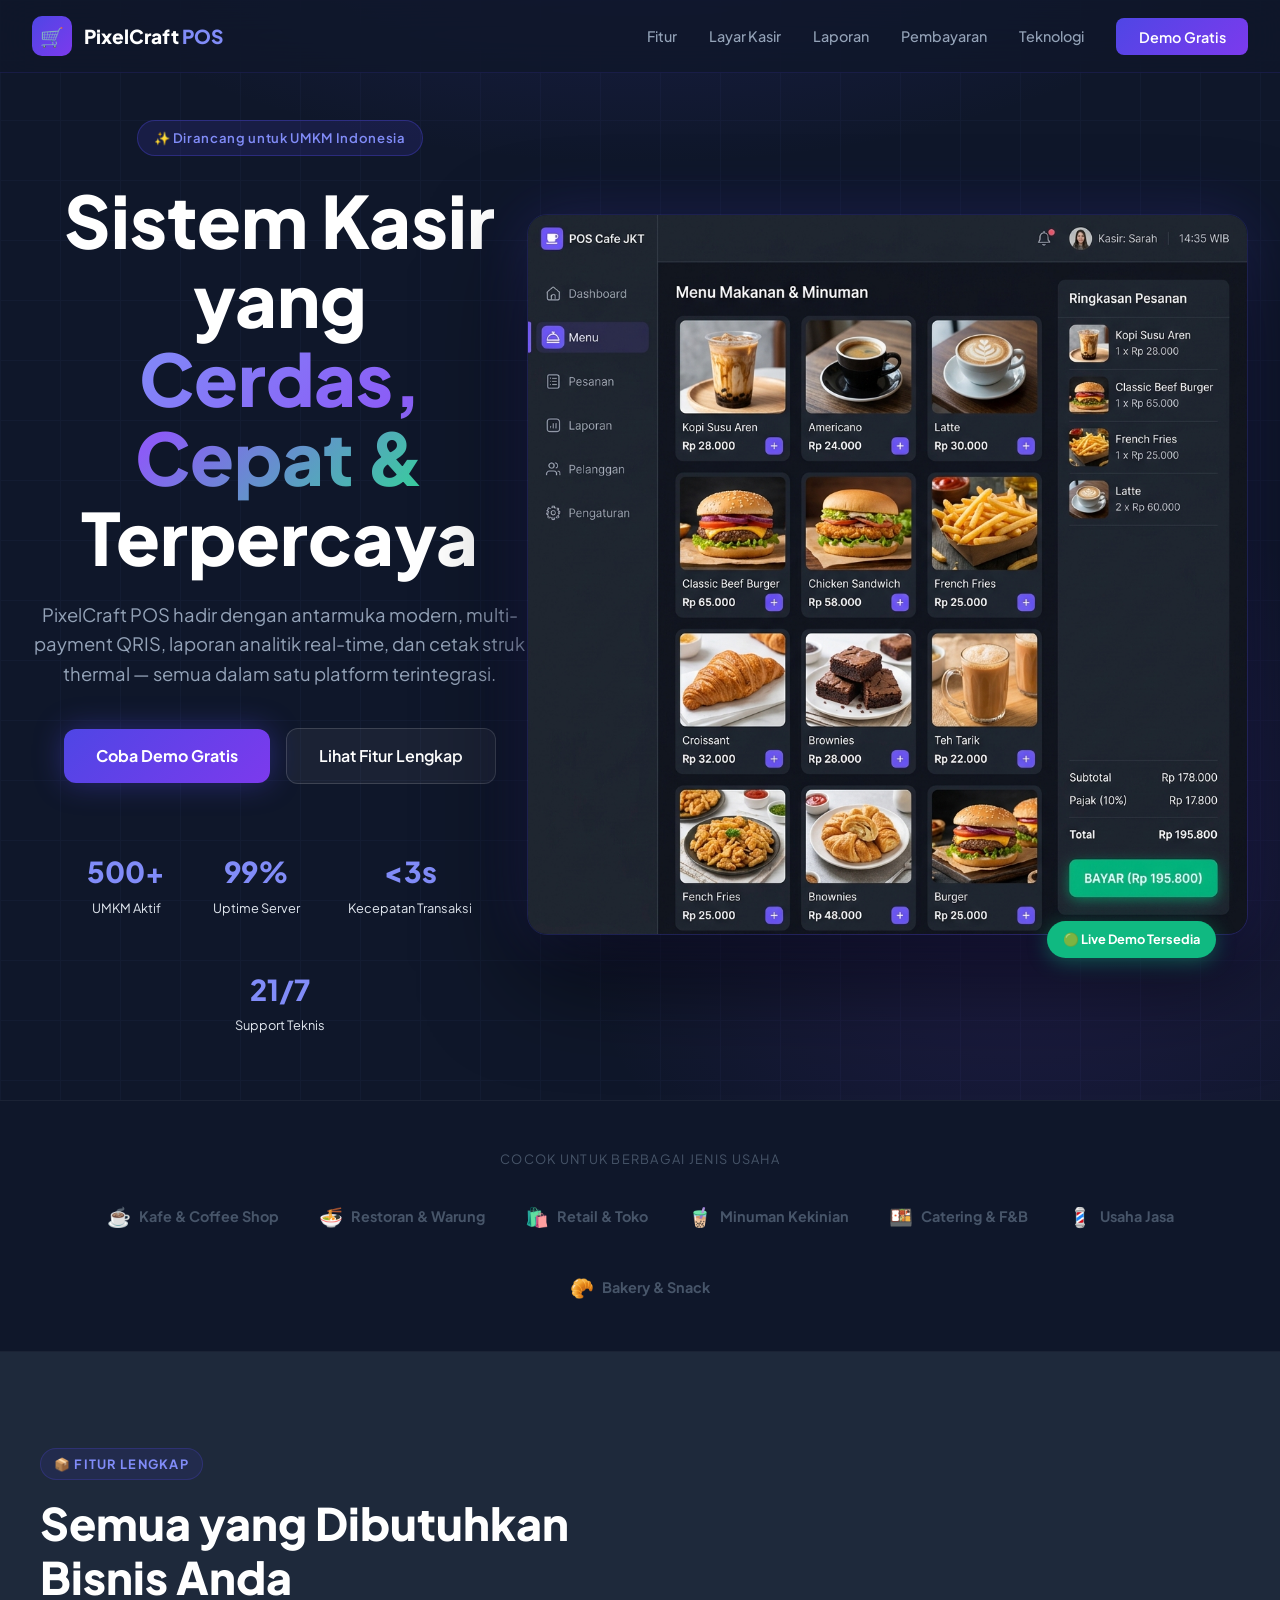
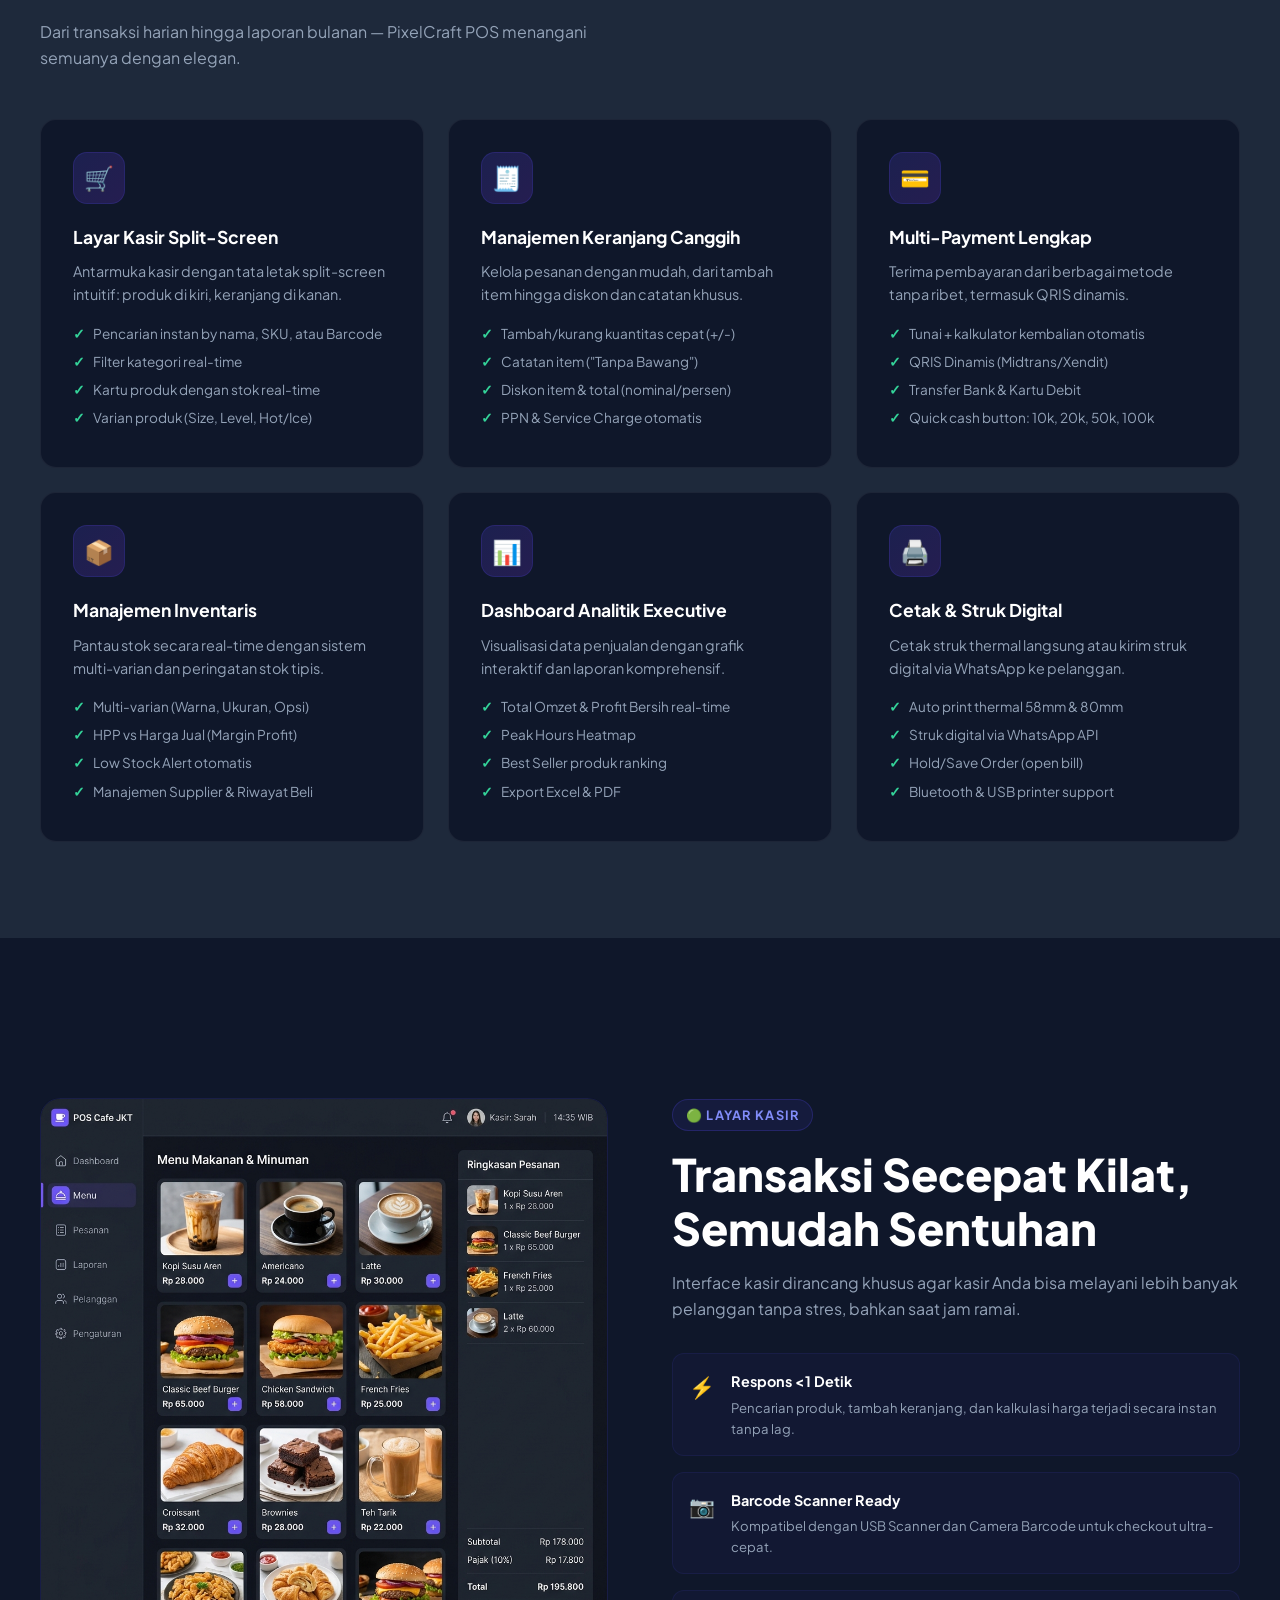
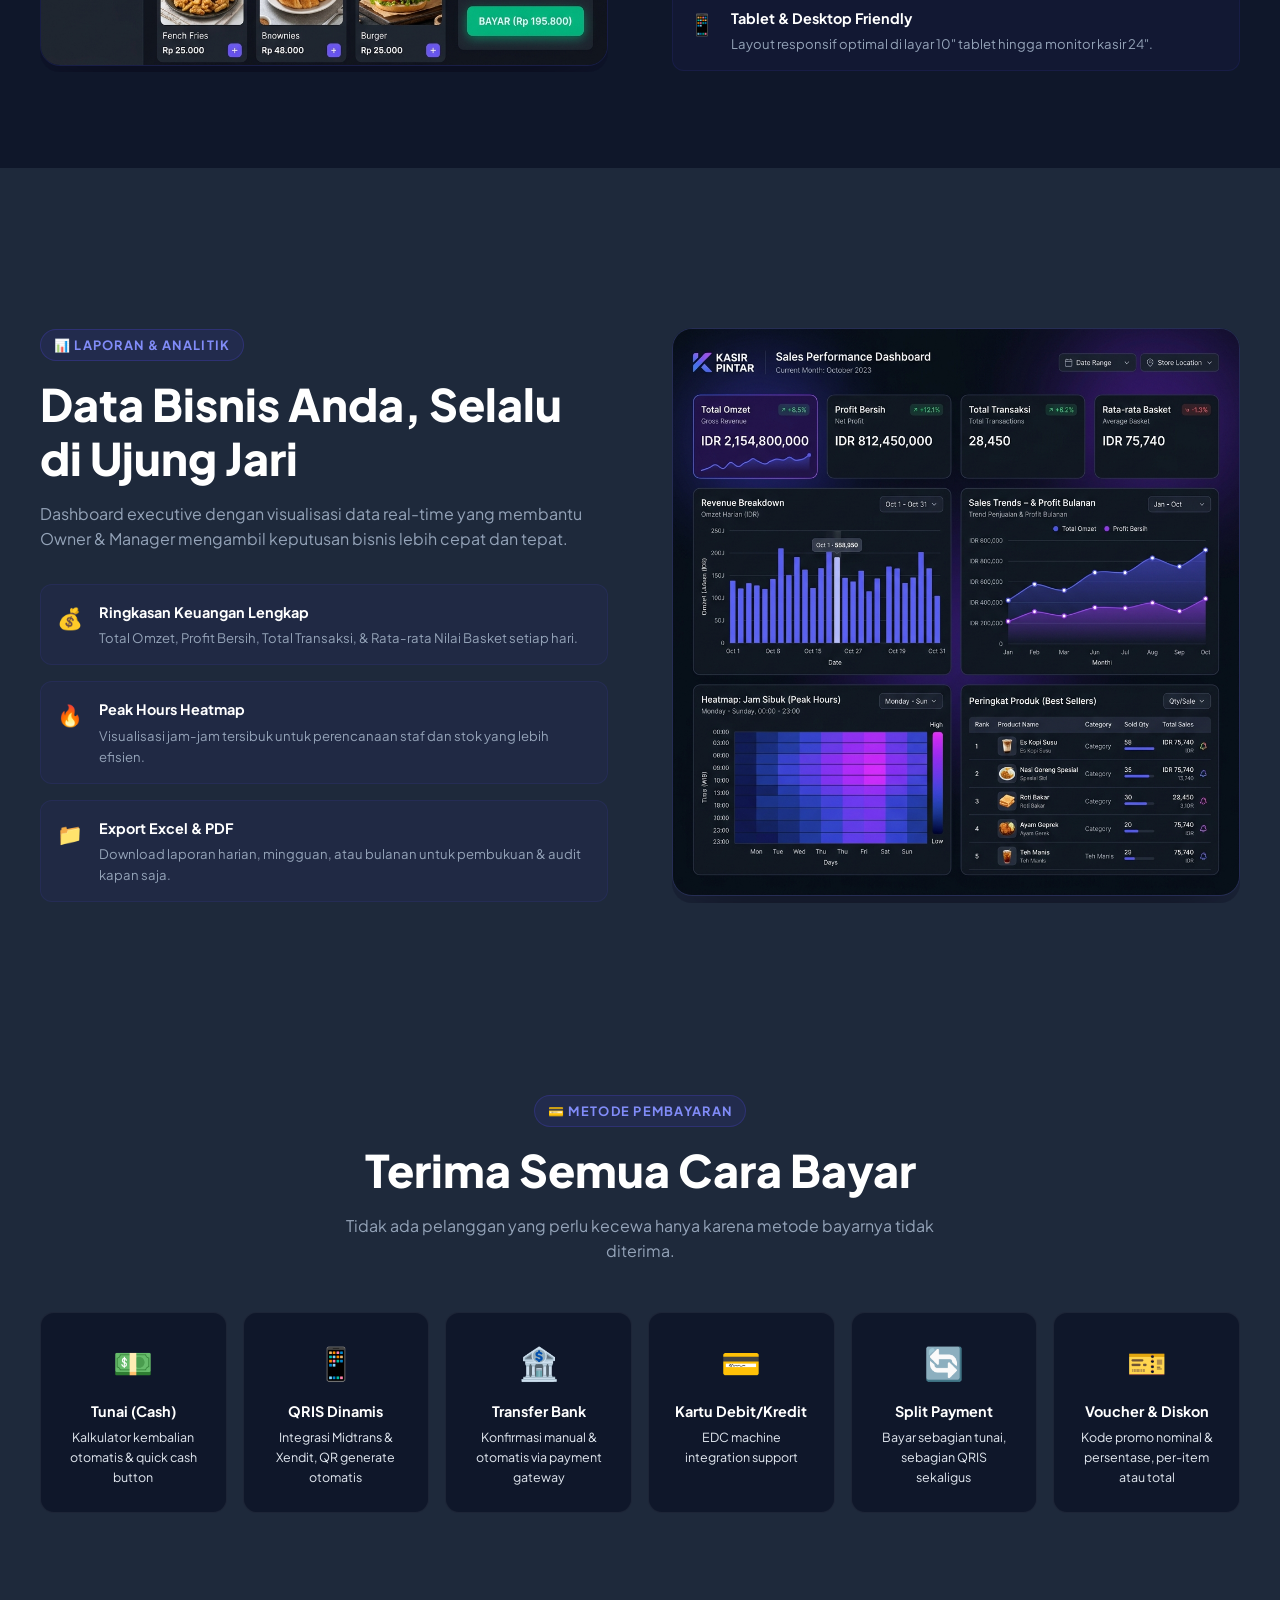
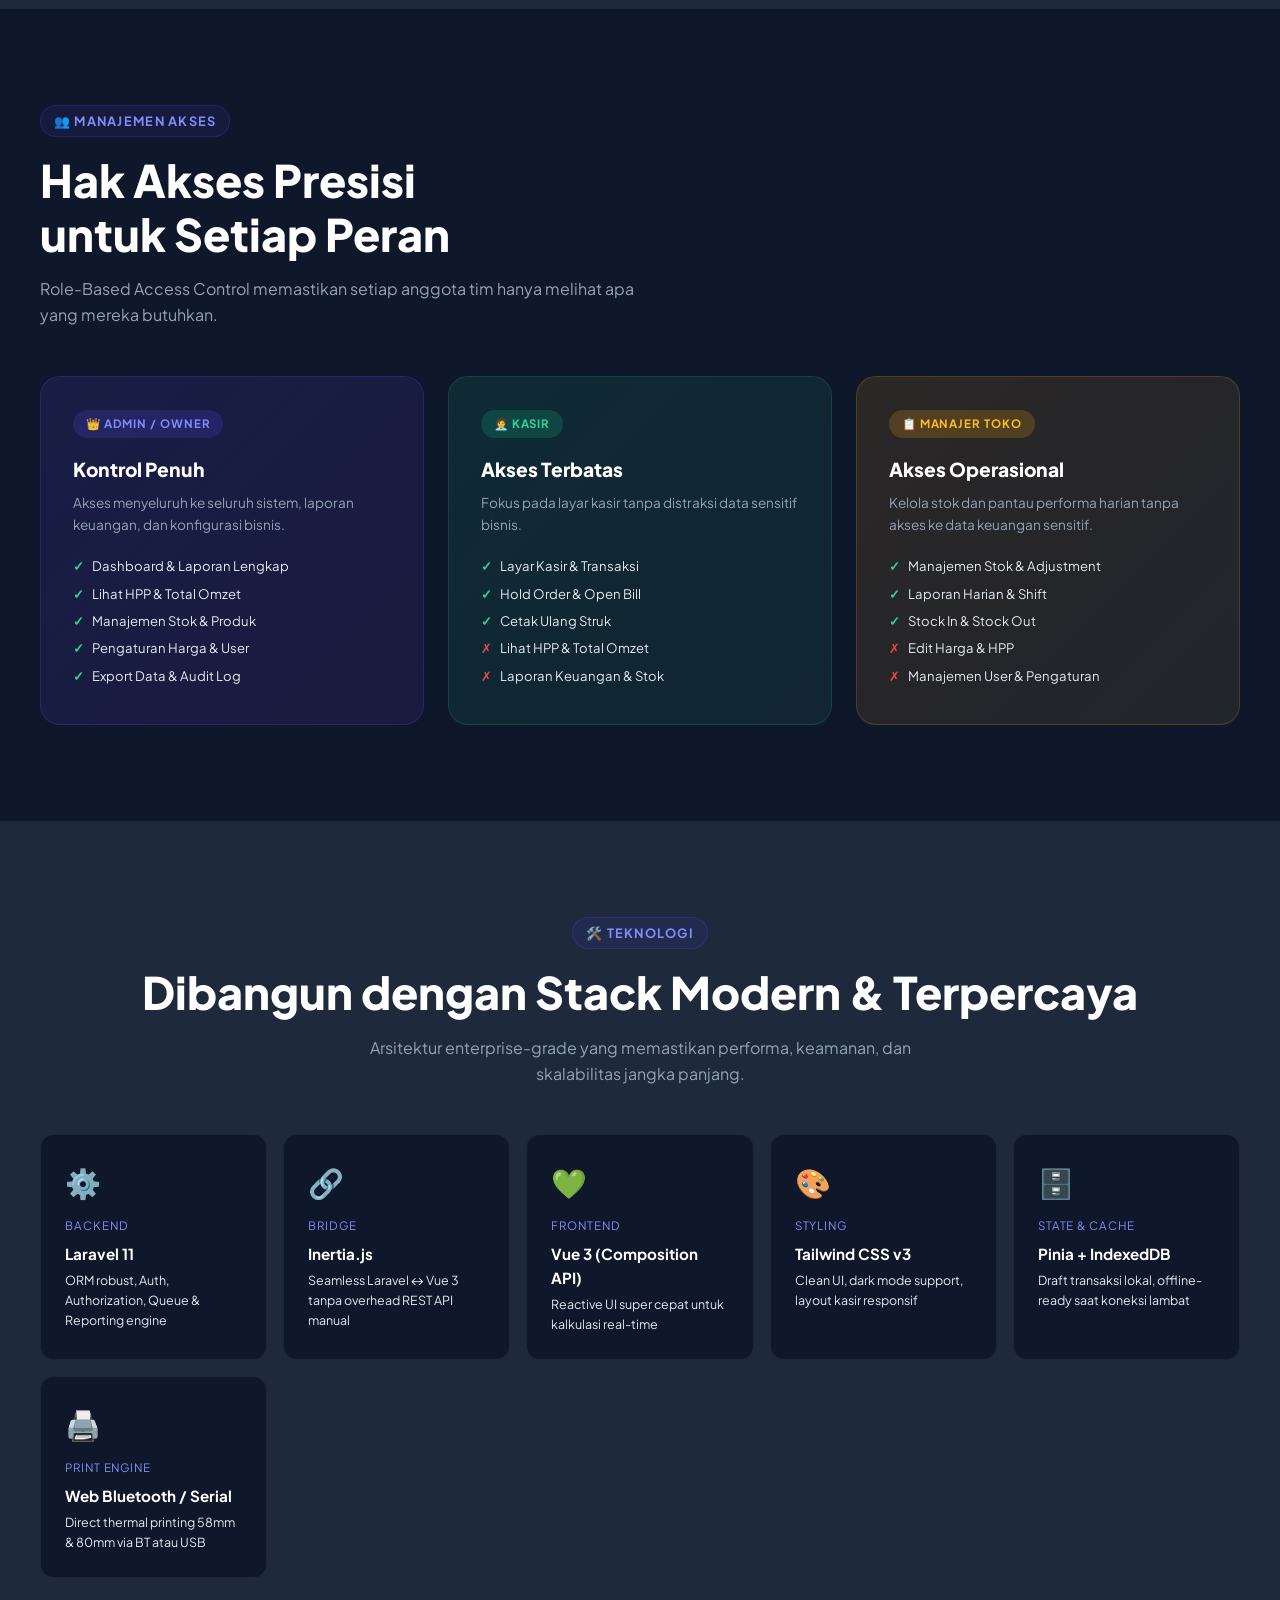
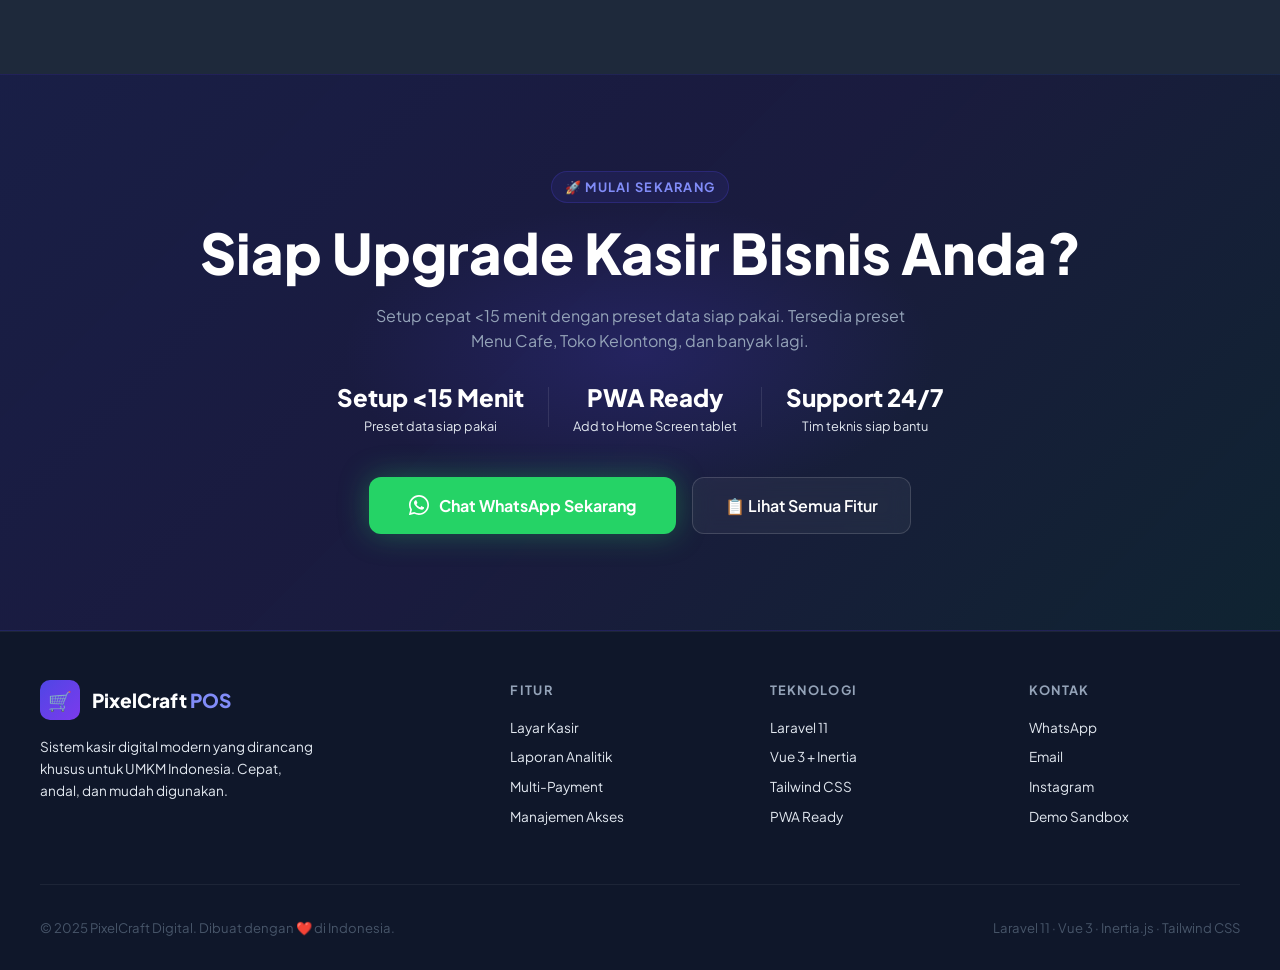
==== commit 4260bc94: "Update index.html layout & hero button labels" ====
--- a/index.html
+++ b/index.html
@@ -1,465 +1,486 @@
 <!DOCTYPE html>
 <html lang="id">
+
 <head>
-  <meta charset="UTF-8"/>
-  <meta name="viewport" content="width=device-width, initial-scale=1.0"/>
+  <meta charset="UTF-8" />
+  <meta name="viewport" content="width=device-width, initial-scale=1.0" />
   <title>PixelCraft POS — Sistem Kasir Modern untuk UMKM Indonesia</title>
-  <meta name="description" content="Sistem kasir digital modern untuk UMKM F&B, Retail, dan Usaha Jasa. Berbasis Laravel + Vue 3, multi-payment QRIS, laporan analitik real-time, dan cetak struk thermal."/>
-  <link rel="stylesheet" href="assets/css/style.css"/>
-  <link rel="preconnect" href="https://fonts.googleapis.com"/>
-  <link rel="preconnect" href="https://fonts.gstatic.com" crossorigin/>
+  <meta name="description"
+    content="Sistem kasir digital modern untuk UMKM F&B, Retail, dan Usaha Jasa. Berbasis Laravel + Vue 3, multi-payment QRIS, laporan analitik real-time, dan cetak struk thermal." />
+  <link rel="stylesheet" href="assets/css/style.css" />
+  <link rel="preconnect" href="https://fonts.googleapis.com" />
+  <link rel="preconnect" href="https://fonts.gstatic.com" crossorigin />
 </head>
+
 <body>
 
-<!-- NAVBAR -->
-<nav class="navbar" id="navbar">
-  <a href="#" class="nav-logo">
-    <div class="nav-logo-icon">🛒</div>
-    <span class="nav-logo-text">PixelCraft <span>POS</span></span>
-  </a>
-  <ul class="nav-links" id="navLinks">
-    <li><a href="#fitur">Fitur</a></li>
-    <li><a href="#kasir">Layar Kasir</a></li>
-    <li><a href="#laporan">Laporan</a></li>
-    <li><a href="#pembayaran">Pembayaran</a></li>
-    <li><a href="#teknologi">Teknologi</a></li>
-    <li><a href="demo/index.html" class="nav-cta">Demo Gratis</a></li>
-  </ul>
-  <button class="nav-hamburger" id="hamburger" aria-label="Menu">
-    <span></span><span></span><span></span>
-  </button>
-</nav>
-
-<!-- HERO -->
-<section class="hero" id="beranda">
-  <div class="hero-bg"></div>
-  <div class="hero-grid"></div>
-  <div class="hero-content">
-    <div class="hero-badge">✨ Dirancang untuk UMKM Indonesia</div>
-    <h1 class="hero-title">
-      Sistem Kasir yang<br/>
-      <span class="gradient-text">Cerdas, Cepat &amp;</span><br/>
-      Terpercaya
-    </h1>
-    <p class="hero-subtitle">PixelCraft POS hadir dengan antarmuka modern, multi-payment QRIS, laporan analitik real-time, dan cetak struk thermal — semua dalam satu platform terintegrasi.</p>
-    <div class="hero-actions">
-      <a href="demo/index.html" class="btn-primary">🚀 Coba Demo Gratis</a>
-      <a href="#fitur" class="btn-secondary">📋 Lihat Fitur Lengkap</a>
-    </div>
-    <div class="hero-stats">
-      <div class="hero-stat">
-        <div class="hero-stat-num"><span data-target="500" data-suffix="+">0+</span></div>
-        <div class="hero-stat-label">UMKM Aktif</div>
-      </div>
-      <div class="hero-stat">
-        <div class="hero-stat-num"><span data-target="99" data-suffix="%">0%</span></div>
-        <div class="hero-stat-label">Uptime Server</div>
-      </div>
-      <div class="hero-stat">
-        <div class="hero-stat-num"><span data-target="3" data-prefix="<" data-suffix="s">&lt;3s</span></div>
-        <div class="hero-stat-label">Kecepatan Transaksi</div>
-      </div>
-      <div class="hero-stat">
-        <div class="hero-stat-num"><span data-target="24" data-suffix="/7">0/7</span></div>
-        <div class="hero-stat-label">Support Teknis</div>
+  <!-- NAVBAR -->
+  <nav class="navbar" id="navbar">
+    <a href="#" class="nav-logo">
+      <div class="nav-logo-icon">🛒</div>
+      <span class="nav-logo-text">PixelCraft <span>POS</span></span>
+    </a>
+    <ul class="nav-links" id="navLinks">
+      <li><a href="#fitur">Fitur</a></li>
+      <li><a href="#kasir">Layar Kasir</a></li>
+      <li><a href="#laporan">Laporan</a></li>
+      <li><a href="#pembayaran">Pembayaran</a></li>
+      <li><a href="#teknologi">Teknologi</a></li>
+      <li><a href="demo/index.html" class="nav-cta">Demo Gratis</a></li>
+    </ul>
+    <button class="nav-hamburger" id="hamburger" aria-label="Menu">
+      <span></span><span></span><span></span>
+    </button>
+  </nav>
+
+  <!-- HERO -->
+  <section class="hero" id="beranda">
+    <div class="hero-bg"></div>
+    <div class="hero-grid"></div>
+    <div class="hero-content">
+      <div class="hero-badge">✨ Dirancang untuk UMKM Indonesia</div>
+      <h1 class="hero-title">
+        Sistem Kasir yang<br />
+        <span class="gradient-text">Cerdas, Cepat &amp;</span><br />
+        Terpercaya
+      </h1>
+      <p class="hero-subtitle">PixelCraft POS hadir dengan antarmuka modern, multi-payment QRIS, laporan analitik
+        real-time, dan cetak struk thermal — semua dalam satu platform terintegrasi.</p>
+      <div class="hero-actions">
+        <a href="demo/index.html" class="btn-primary">Coba Demo Gratis</a>
+        <a href="#fitur" class="btn-secondary">Lihat Fitur Lengkap</a>
+      </div>
+      <div class="hero-stats">
+        <div class="hero-stat">
+          <div class="hero-stat-num"><span data-target="500" data-suffix="+">0+</span></div>
+          <div class="hero-stat-label">UMKM Aktif</div>
+        </div>
+        <div class="hero-stat">
+          <div class="hero-stat-num"><span data-target="99" data-suffix="%">0%</span></div>
+          <div class="hero-stat-label">Uptime Server</div>
+        </div>
+        <div class="hero-stat">
+          <div class="hero-stat-num"><span data-target="3" data-prefix="<" data-suffix="s">&lt;3s</span></div>
+          <div class="hero-stat-label">Kecepatan Transaksi</div>
+        </div>
+        <div class="hero-stat">
+          <div class="hero-stat-num"><span data-target="24" data-suffix="/7">0/7</span></div>
+          <div class="hero-stat-label">Support Teknis</div>
+        </div>
+      </div>
+    </div>
+    <div class="hero-img-wrap container">
+      <img src="assets/img/pos_dashboard.png" alt="PixelCraft POS Dashboard — Layar Kasir Modern" />
+      <div class="hero-img-badge">🟢 Live Demo Tersedia</div>
+    </div>
+  </section>
+
+  <!-- LOGOS -->
+  <div class="logos-section">
+    <div class="container">
+      <p class="logos-label">Cocok untuk berbagai jenis usaha</p>
+      <div class="logos-track">
+        <div class="logo-chip"><span class="icon">☕</span> Kafe &amp; Coffee Shop</div>
+        <div class="logo-chip"><span class="icon">🍜</span> Restoran &amp; Warung</div>
+        <div class="logo-chip"><span class="icon">🛍️</span> Retail &amp; Toko</div>
+        <div class="logo-chip"><span class="icon">🧋</span> Minuman Kekinian</div>
+        <div class="logo-chip"><span class="icon">🍱</span> Catering &amp; F&amp;B</div>
+        <div class="logo-chip"><span class="icon">💈</span> Usaha Jasa</div>
+        <div class="logo-chip"><span class="icon">🥐</span> Bakery &amp; Snack</div>
       </div>
     </div>
   </div>
-  <div class="hero-img-wrap container">
-    <img src="assets/img/pos_dashboard.png" alt="PixelCraft POS Dashboard — Layar Kasir Modern"/>
-    <div class="hero-img-badge">🟢 Live Demo Tersedia</div>
-  </div>
-</section>
-
-<!-- LOGOS -->
-<div class="logos-section">
-  <div class="container">
-    <p class="logos-label">Cocok untuk berbagai jenis usaha</p>
-    <div class="logos-track">
-      <div class="logo-chip"><span class="icon">☕</span> Kafe &amp; Coffee Shop</div>
-      <div class="logo-chip"><span class="icon">🍜</span> Restoran &amp; Warung</div>
-      <div class="logo-chip"><span class="icon">🛍️</span> Retail &amp; Toko</div>
-      <div class="logo-chip"><span class="icon">🧋</span> Minuman Kekinian</div>
-      <div class="logo-chip"><span class="icon">🍱</span> Catering &amp; F&amp;B</div>
-      <div class="logo-chip"><span class="icon">💈</span> Usaha Jasa</div>
-      <div class="logo-chip"><span class="icon">🥐</span> Bakery &amp; Snack</div>
-    </div>
-  </div>
-</div>
-
-<!-- FEATURES -->
-<section class="features-section" id="fitur">
-  <div class="container">
-    <div class="reveal">
-      <span class="section-label">📦 Fitur Lengkap</span>
-      <h2 class="section-title">Semua yang Dibutuhkan<br/>Bisnis Anda</h2>
-      <p class="section-desc">Dari transaksi harian hingga laporan bulanan — PixelCraft POS menangani semuanya dengan elegan.</p>
-    </div>
-    <div class="features-grid">
-      <div class="feature-card reveal">
-        <div class="feature-icon">🛒</div>
-        <h3 class="feature-title">Layar Kasir Split-Screen</h3>
-        <p class="feature-desc">Antarmuka kasir dengan tata letak split-screen intuitif: produk di kiri, keranjang di kanan.</p>
-        <ul class="feature-list">
-          <li>Pencarian instan by nama, SKU, atau Barcode</li>
-          <li>Filter kategori real-time</li>
-          <li>Kartu produk dengan stok real-time</li>
-          <li>Varian produk (Size, Level, Hot/Ice)</li>
-        </ul>
-      </div>
-      <div class="feature-card reveal">
-        <div class="feature-icon">🧾</div>
-        <h3 class="feature-title">Manajemen Keranjang Canggih</h3>
-        <p class="feature-desc">Kelola pesanan dengan mudah, dari tambah item hingga diskon dan catatan khusus.</p>
-        <ul class="feature-list">
-          <li>Tambah/kurang kuantitas cepat (+/-)</li>
-          <li>Catatan item ("Tanpa Bawang")</li>
-          <li>Diskon item &amp; total (nominal/persen)</li>
-          <li>PPN &amp; Service Charge otomatis</li>
-        </ul>
-      </div>
-      <div class="feature-card reveal">
-        <div class="feature-icon">💳</div>
-        <h3 class="feature-title">Multi-Payment Lengkap</h3>
-        <p class="feature-desc">Terima pembayaran dari berbagai metode tanpa ribet, termasuk QRIS dinamis.</p>
-        <ul class="feature-list">
-          <li>Tunai + kalkulator kembalian otomatis</li>
-          <li>QRIS Dinamis (Midtrans/Xendit)</li>
-          <li>Transfer Bank &amp; Kartu Debit</li>
-          <li>Quick cash button: 10k, 20k, 50k, 100k</li>
-        </ul>
-      </div>
-      <div class="feature-card reveal">
-        <div class="feature-icon">📦</div>
-        <h3 class="feature-title">Manajemen Inventaris</h3>
-        <p class="feature-desc">Pantau stok secara real-time dengan sistem multi-varian dan peringatan stok tipis.</p>
-        <ul class="feature-list">
-          <li>Multi-varian (Warna, Ukuran, Opsi)</li>
-          <li>HPP vs Harga Jual (Margin Profit)</li>
-          <li>Low Stock Alert otomatis</li>
-          <li>Manajemen Supplier &amp; Riwayat Beli</li>
-        </ul>
-      </div>
-      <div class="feature-card reveal">
-        <div class="feature-icon">📊</div>
-        <h3 class="feature-title">Dashboard Analitik Executive</h3>
-        <p class="feature-desc">Visualisasi data penjualan dengan grafik interaktif dan laporan komprehensif.</p>
-        <ul class="feature-list">
-          <li>Total Omzet &amp; Profit Bersih real-time</li>
-          <li>Peak Hours Heatmap</li>
-          <li>Best Seller produk ranking</li>
-          <li>Export Excel &amp; PDF</li>
-        </ul>
-      </div>
-      <div class="feature-card reveal">
-        <div class="feature-icon">🖨️</div>
-        <h3 class="feature-title">Cetak &amp; Struk Digital</h3>
-        <p class="feature-desc">Cetak struk thermal langsung atau kirim struk digital via WhatsApp ke pelanggan.</p>
-        <ul class="feature-list">
-          <li>Auto print thermal 58mm &amp; 80mm</li>
-          <li>Struk digital via WhatsApp API</li>
-          <li>Hold/Save Order (open bill)</li>
-          <li>Bluetooth &amp; USB printer support</li>
-        </ul>
-      </div>
-    </div>
-  </div>
-</section>
-
-<!-- SHOWCASE: KASIR -->
-<section class="showcase-section" id="kasir">
-  <div class="container">
-    <div class="showcase-grid">
-      <div class="showcase-img reveal">
-        <img src="assets/img/pos_dashboard.png" alt="Layar Kasir PixelCraft POS"/>
-      </div>
-      <div class="showcase-content reveal">
-        <span class="section-label">🟢 Layar Kasir</span>
-        <h2 class="section-title">Transaksi Secepat Kilat, Semudah Sentuhan</h2>
-        <p class="section-desc">Interface kasir dirancang khusus agar kasir Anda bisa melayani lebih banyak pelanggan tanpa stres, bahkan saat jam ramai.</p>
-        <div class="showcase-features">
-          <div class="showcase-feat">
-            <div class="showcase-feat-icon">⚡</div>
-            <div class="showcase-feat-text">
-              <h4>Respons &lt;1 Detik</h4>
-              <p>Pencarian produk, tambah keranjang, dan kalkulasi harga terjadi secara instan tanpa lag.</p>
+
+  <!-- FEATURES -->
+  <section class="features-section" id="fitur">
+    <div class="container">
+      <div class="reveal">
+        <span class="section-label">📦 Fitur Lengkap</span>
+        <h2 class="section-title">Semua yang Dibutuhkan<br />Bisnis Anda</h2>
+        <p class="section-desc">Dari transaksi harian hingga laporan bulanan — PixelCraft POS menangani semuanya dengan
+          elegan.</p>
+      </div>
+      <div class="features-grid">
+        <div class="feature-card reveal">
+          <div class="feature-icon">🛒</div>
+          <h3 class="feature-title">Layar Kasir Split-Screen</h3>
+          <p class="feature-desc">Antarmuka kasir dengan tata letak split-screen intuitif: produk di kiri, keranjang di
+            kanan.</p>
+          <ul class="feature-list">
+            <li>Pencarian instan by nama, SKU, atau Barcode</li>
+            <li>Filter kategori real-time</li>
+            <li>Kartu produk dengan stok real-time</li>
+            <li>Varian produk (Size, Level, Hot/Ice)</li>
+          </ul>
+        </div>
+        <div class="feature-card reveal">
+          <div class="feature-icon">🧾</div>
+          <h3 class="feature-title">Manajemen Keranjang Canggih</h3>
+          <p class="feature-desc">Kelola pesanan dengan mudah, dari tambah item hingga diskon dan catatan khusus.</p>
+          <ul class="feature-list">
+            <li>Tambah/kurang kuantitas cepat (+/-)</li>
+            <li>Catatan item ("Tanpa Bawang")</li>
+            <li>Diskon item &amp; total (nominal/persen)</li>
+            <li>PPN &amp; Service Charge otomatis</li>
+          </ul>
+        </div>
+        <div class="feature-card reveal">
+          <div class="feature-icon">💳</div>
+          <h3 class="feature-title">Multi-Payment Lengkap</h3>
+          <p class="feature-desc">Terima pembayaran dari berbagai metode tanpa ribet, termasuk QRIS dinamis.</p>
+          <ul class="feature-list">
+            <li>Tunai + kalkulator kembalian otomatis</li>
+            <li>QRIS Dinamis (Midtrans/Xendit)</li>
+            <li>Transfer Bank &amp; Kartu Debit</li>
+            <li>Quick cash button: 10k, 20k, 50k, 100k</li>
+          </ul>
+        </div>
+        <div class="feature-card reveal">
+          <div class="feature-icon">📦</div>
+          <h3 class="feature-title">Manajemen Inventaris</h3>
+          <p class="feature-desc">Pantau stok secara real-time dengan sistem multi-varian dan peringatan stok tipis.</p>
+          <ul class="feature-list">
+            <li>Multi-varian (Warna, Ukuran, Opsi)</li>
+            <li>HPP vs Harga Jual (Margin Profit)</li>
+            <li>Low Stock Alert otomatis</li>
+            <li>Manajemen Supplier &amp; Riwayat Beli</li>
+          </ul>
+        </div>
+        <div class="feature-card reveal">
+          <div class="feature-icon">📊</div>
+          <h3 class="feature-title">Dashboard Analitik Executive</h3>
+          <p class="feature-desc">Visualisasi data penjualan dengan grafik interaktif dan laporan komprehensif.</p>
+          <ul class="feature-list">
+            <li>Total Omzet &amp; Profit Bersih real-time</li>
+            <li>Peak Hours Heatmap</li>
+            <li>Best Seller produk ranking</li>
+            <li>Export Excel &amp; PDF</li>
+          </ul>
+        </div>
+        <div class="feature-card reveal">
+          <div class="feature-icon">🖨️</div>
+          <h3 class="feature-title">Cetak &amp; Struk Digital</h3>
+          <p class="feature-desc">Cetak struk thermal langsung atau kirim struk digital via WhatsApp ke pelanggan.</p>
+          <ul class="feature-list">
+            <li>Auto print thermal 58mm &amp; 80mm</li>
+            <li>Struk digital via WhatsApp API</li>
+            <li>Hold/Save Order (open bill)</li>
+            <li>Bluetooth &amp; USB printer support</li>
+          </ul>
+        </div>
+      </div>
+    </div>
+  </section>
+
+  <!-- SHOWCASE: KASIR -->
+  <section class="showcase-section" id="kasir">
+    <div class="container">
+      <div class="showcase-grid">
+        <div class="showcase-img reveal">
+          <img src="assets/img/pos_dashboard.png" alt="Layar Kasir PixelCraft POS" />
+        </div>
+        <div class="showcase-content reveal">
+          <span class="section-label">🟢 Layar Kasir</span>
+          <h2 class="section-title">Transaksi Secepat Kilat, Semudah Sentuhan</h2>
+          <p class="section-desc">Interface kasir dirancang khusus agar kasir Anda bisa melayani lebih banyak pelanggan
+            tanpa stres, bahkan saat jam ramai.</p>
+          <div class="showcase-features">
+            <div class="showcase-feat">
+              <div class="showcase-feat-icon">⚡</div>
+              <div class="showcase-feat-text">
+                <h4>Respons &lt;1 Detik</h4>
+                <p>Pencarian produk, tambah keranjang, dan kalkulasi harga terjadi secara instan tanpa lag.</p>
+              </div>
+            </div>
+            <div class="showcase-feat">
+              <div class="showcase-feat-icon">📷</div>
+              <div class="showcase-feat-text">
+                <h4>Barcode Scanner Ready</h4>
+                <p>Kompatibel dengan USB Scanner dan Camera Barcode untuk checkout ultra-cepat.</p>
+              </div>
+            </div>
+            <div class="showcase-feat">
+              <div class="showcase-feat-icon">📱</div>
+              <div class="showcase-feat-text">
+                <h4>Tablet &amp; Desktop Friendly</h4>
+                <p>Layout responsif optimal di layar 10" tablet hingga monitor kasir 24".</p>
+              </div>
             </div>
           </div>
-          <div class="showcase-feat">
-            <div class="showcase-feat-icon">📷</div>
-            <div class="showcase-feat-text">
-              <h4>Barcode Scanner Ready</h4>
-              <p>Kompatibel dengan USB Scanner dan Camera Barcode untuk checkout ultra-cepat.</p>
+        </div>
+      </div>
+    </div>
+  </section>
+
+  <!-- SHOWCASE: ANALYTICS -->
+  <section class="showcase-section" id="laporan" style="background: var(--slate-800);">
+    <div class="container">
+      <div class="showcase-grid reverse">
+        <div class="showcase-img reveal">
+          <img src="assets/img/pos_analytics.png" alt="Dashboard Analitik PixelCraft POS" />
+        </div>
+        <div class="showcase-content reveal">
+          <span class="section-label">📊 Laporan &amp; Analitik</span>
+          <h2 class="section-title">Data Bisnis Anda, Selalu di Ujung Jari</h2>
+          <p class="section-desc">Dashboard executive dengan visualisasi data real-time yang membantu Owner &amp;
+            Manager mengambil keputusan bisnis lebih cepat dan tepat.</p>
+          <div class="showcase-features">
+            <div class="showcase-feat">
+              <div class="showcase-feat-icon">💰</div>
+              <div class="showcase-feat-text">
+                <h4>Ringkasan Keuangan Lengkap</h4>
+                <p>Total Omzet, Profit Bersih, Total Transaksi, &amp; Rata-rata Nilai Basket setiap hari.</p>
+              </div>
+            </div>
+            <div class="showcase-feat">
+              <div class="showcase-feat-icon">🔥</div>
+              <div class="showcase-feat-text">
+                <h4>Peak Hours Heatmap</h4>
+                <p>Visualisasi jam-jam tersibuk untuk perencanaan staf dan stok yang lebih efisien.</p>
+              </div>
+            </div>
+            <div class="showcase-feat">
+              <div class="showcase-feat-icon">📁</div>
+              <div class="showcase-feat-text">
+                <h4>Export Excel &amp; PDF</h4>
+                <p>Download laporan harian, mingguan, atau bulanan untuk pembukuan &amp; audit kapan saja.</p>
+              </div>
             </div>
           </div>
-          <div class="showcase-feat">
-            <div class="showcase-feat-icon">📱</div>
-            <div class="showcase-feat-text">
-              <h4>Tablet &amp; Desktop Friendly</h4>
-              <p>Layout responsif optimal di layar 10" tablet hingga monitor kasir 24".</p>
-            </div>
+        </div>
+      </div>
+    </div>
+  </section>
+
+  <!-- PAYMENT -->
+  <section class="payment-section" id="pembayaran">
+    <div class="container">
+      <div class="reveal" style="text-align:center; margin-bottom:1rem;">
+        <span class="section-label">💳 Metode Pembayaran</span>
+        <h2 class="section-title">Terima Semua Cara Bayar</h2>
+        <p class="section-desc" style="margin:0 auto;">Tidak ada pelanggan yang perlu kecewa hanya karena metode
+          bayarnya tidak diterima.</p>
+      </div>
+      <div class="payment-methods">
+        <div class="payment-card reveal">
+          <div class="icon">💵</div>
+          <h4>Tunai (Cash)</h4>
+          <p>Kalkulator kembalian otomatis &amp; quick cash button</p>
+        </div>
+        <div class="payment-card reveal">
+          <div class="icon">📱</div>
+          <h4>QRIS Dinamis</h4>
+          <p>Integrasi Midtrans &amp; Xendit, QR generate otomatis</p>
+        </div>
+        <div class="payment-card reveal">
+          <div class="icon">🏦</div>
+          <h4>Transfer Bank</h4>
+          <p>Konfirmasi manual &amp; otomatis via payment gateway</p>
+        </div>
+        <div class="payment-card reveal">
+          <div class="icon">💳</div>
+          <h4>Kartu Debit/Kredit</h4>
+          <p>EDC machine integration support</p>
+        </div>
+        <div class="payment-card reveal">
+          <div class="icon">🔄</div>
+          <h4>Split Payment</h4>
+          <p>Bayar sebagian tunai, sebagian QRIS sekaligus</p>
+        </div>
+        <div class="payment-card reveal">
+          <div class="icon">🎫</div>
+          <h4>Voucher &amp; Diskon</h4>
+          <p>Kode promo nominal &amp; persentase, per-item atau total</p>
+        </div>
+      </div>
+    </div>
+  </section>
+
+  <!-- ROLES -->
+  <section class="roles-section" id="akses">
+    <div class="container">
+      <div class="reveal">
+        <span class="section-label">👥 Manajemen Akses</span>
+        <h2 class="section-title">Hak Akses Presisi<br />untuk Setiap Peran</h2>
+        <p class="section-desc">Role-Based Access Control memastikan setiap anggota tim hanya melihat apa yang mereka
+          butuhkan.</p>
+      </div>
+      <div class="roles-grid" style="margin-top:3rem;">
+        <div class="role-card admin reveal">
+          <div class="role-badge">👑 Admin / Owner</div>
+          <h3 class="role-title">Kontrol Penuh</h3>
+          <p class="role-desc">Akses menyeluruh ke seluruh sistem, laporan keuangan, dan konfigurasi bisnis.</p>
+          <ul class="role-perms">
+            <li><span class="check">✓</span> Dashboard &amp; Laporan Lengkap</li>
+            <li><span class="check">✓</span> Lihat HPP &amp; Total Omzet</li>
+            <li><span class="check">✓</span> Manajemen Stok &amp; Produk</li>
+            <li><span class="check">✓</span> Pengaturan Harga &amp; User</li>
+            <li><span class="check">✓</span> Export Data &amp; Audit Log</li>
+          </ul>
+        </div>
+        <div class="role-card cashier reveal">
+          <div class="role-badge">🧑‍💼 Kasir</div>
+          <h3 class="role-title">Akses Terbatas</h3>
+          <p class="role-desc">Fokus pada layar kasir tanpa distraksi data sensitif bisnis.</p>
+          <ul class="role-perms">
+            <li><span class="check">✓</span> Layar Kasir &amp; Transaksi</li>
+            <li><span class="check">✓</span> Hold Order &amp; Open Bill</li>
+            <li><span class="check">✓</span> Cetak Ulang Struk</li>
+            <li><span class="cross">✗</span> Lihat HPP &amp; Total Omzet</li>
+            <li><span class="cross">✗</span> Laporan Keuangan &amp; Stok</li>
+          </ul>
+        </div>
+        <div class="role-card manager reveal">
+          <div class="role-badge">📋 Manajer Toko</div>
+          <h3 class="role-title">Akses Operasional</h3>
+          <p class="role-desc">Kelola stok dan pantau performa harian tanpa akses ke data keuangan sensitif.</p>
+          <ul class="role-perms">
+            <li><span class="check">✓</span> Manajemen Stok &amp; Adjustment</li>
+            <li><span class="check">✓</span> Laporan Harian &amp; Shift</li>
+            <li><span class="check">✓</span> Stock In &amp; Stock Out</li>
+            <li><span class="cross">✗</span> Edit Harga &amp; HPP</li>
+            <li><span class="cross">✗</span> Manajemen User &amp; Pengaturan</li>
+          </ul>
+        </div>
+      </div>
+    </div>
+  </section>
+
+  <!-- TECH STACK -->
+  <section class="tech-section" id="teknologi">
+    <div class="container">
+      <div class="reveal" style="text-align:center;">
+        <span class="section-label">🛠️ Teknologi</span>
+        <h2 class="section-title">Dibangun dengan Stack Modern &amp; Terpercaya</h2>
+        <p class="section-desc" style="margin:0 auto;">Arsitektur enterprise-grade yang memastikan performa, keamanan,
+          dan skalabilitas jangka panjang.</p>
+      </div>
+      <div class="tech-grid">
+        <div class="tech-card reveal">
+          <div class="icon">⚙️</div>
+          <div class="layer">Backend</div>
+          <h4>Laravel 11</h4>
+          <p>ORM robust, Auth, Authorization, Queue &amp; Reporting engine</p>
+        </div>
+        <div class="tech-card reveal">
+          <div class="icon">🔗</div>
+          <div class="layer">Bridge</div>
+          <h4>Inertia.js</h4>
+          <p>Seamless Laravel ↔ Vue 3 tanpa overhead REST API manual</p>
+        </div>
+        <div class="tech-card reveal">
+          <div class="icon">💚</div>
+          <div class="layer">Frontend</div>
+          <h4>Vue 3 (Composition API)</h4>
+          <p>Reactive UI super cepat untuk kalkulasi real-time</p>
+        </div>
+        <div class="tech-card reveal">
+          <div class="icon">🎨</div>
+          <div class="layer">Styling</div>
+          <h4>Tailwind CSS v3</h4>
+          <p>Clean UI, dark mode support, layout kasir responsif</p>
+        </div>
+        <div class="tech-card reveal">
+          <div class="icon">🗄️</div>
+          <div class="layer">State &amp; Cache</div>
+          <h4>Pinia + IndexedDB</h4>
+          <p>Draft transaksi lokal, offline-ready saat koneksi lambat</p>
+        </div>
+        <div class="tech-card reveal">
+          <div class="icon">🖨️</div>
+          <div class="layer">Print Engine</div>
+          <h4>Web Bluetooth / Serial</h4>
+          <p>Direct thermal printing 58mm &amp; 80mm via BT atau USB</p>
+        </div>
+      </div>
+    </div>
+  </section>
+
+  <!-- CTA -->
+  <section class="cta-section" id="kontak">
+    <div class="cta-glow"></div>
+    <div class="container">
+      <div class="reveal">
+        <span class="section-label">🚀 Mulai Sekarang</span>
+        <h2 class="section-title">Siap Upgrade Kasir Bisnis Anda?</h2>
+        <p class="section-desc" style="margin:0 auto 1rem; max-width:550px;">Setup cepat &lt;15 menit dengan preset data
+          siap pakai. Tersedia preset Menu Cafe, Toko Kelontong, dan banyak lagi.</p>
+        <div
+          style="display:flex; align-items:center; justify-content:center; gap:1.5rem; flex-wrap:wrap; margin-top:1.5rem;">
+          <div style="text-align:center;">
+            <div style="font-size:1.5rem; font-weight:900; color:var(--white);">Setup &lt;15 Menit</div>
+            <div style="font-size:0.8rem; color:var(--slate-500);">Preset data siap pakai</div>
           </div>
-        </div>
-      </div>
-    </div>
-  </div>
-</section>
-
-<!-- SHOWCASE: ANALYTICS -->
-<section class="showcase-section" id="laporan" style="background: var(--slate-800);">
-  <div class="container">
-    <div class="showcase-grid reverse">
-      <div class="showcase-img reveal">
-        <img src="assets/img/pos_analytics.png" alt="Dashboard Analitik PixelCraft POS"/>
-      </div>
-      <div class="showcase-content reveal">
-        <span class="section-label">📊 Laporan &amp; Analitik</span>
-        <h2 class="section-title">Data Bisnis Anda, Selalu di Ujung Jari</h2>
-        <p class="section-desc">Dashboard executive dengan visualisasi data real-time yang membantu Owner &amp; Manager mengambil keputusan bisnis lebih cepat dan tepat.</p>
-        <div class="showcase-features">
-          <div class="showcase-feat">
-            <div class="showcase-feat-icon">💰</div>
-            <div class="showcase-feat-text">
-              <h4>Ringkasan Keuangan Lengkap</h4>
-              <p>Total Omzet, Profit Bersih, Total Transaksi, &amp; Rata-rata Nilai Basket setiap hari.</p>
-            </div>
+          <div style="width:1px; height:40px; background:rgba(255,255,255,0.1);"></div>
+          <div style="text-align:center;">
+            <div style="font-size:1.5rem; font-weight:900; color:var(--white);">PWA Ready</div>
+            <div style="font-size:0.8rem; color:var(--slate-500);">Add to Home Screen tablet</div>
           </div>
-          <div class="showcase-feat">
-            <div class="showcase-feat-icon">🔥</div>
-            <div class="showcase-feat-text">
-              <h4>Peak Hours Heatmap</h4>
-              <p>Visualisasi jam-jam tersibuk untuk perencanaan staf dan stok yang lebih efisien.</p>
-            </div>
+          <div style="width:1px; height:40px; background:rgba(255,255,255,0.1);"></div>
+          <div style="text-align:center;">
+            <div style="font-size:1.5rem; font-weight:900; color:var(--white);">Support 24/7</div>
+            <div style="font-size:0.8rem; color:var(--slate-500);">Tim teknis siap bantu</div>
           </div>
-          <div class="showcase-feat">
-            <div class="showcase-feat-icon">📁</div>
-            <div class="showcase-feat-text">
-              <h4>Export Excel &amp; PDF</h4>
-              <p>Download laporan harian, mingguan, atau bulanan untuk pembukuan &amp; audit kapan saja.</p>
-            </div>
-          </div>
-        </div>
-      </div>
-    </div>
-  </div>
-</section>
-
-<!-- PAYMENT -->
-<section class="payment-section" id="pembayaran">
-  <div class="container">
-    <div class="reveal" style="text-align:center; margin-bottom:1rem;">
-      <span class="section-label">💳 Metode Pembayaran</span>
-      <h2 class="section-title">Terima Semua Cara Bayar</h2>
-      <p class="section-desc" style="margin:0 auto;">Tidak ada pelanggan yang perlu kecewa hanya karena metode bayarnya tidak diterima.</p>
-    </div>
-    <div class="payment-methods">
-      <div class="payment-card reveal">
-        <div class="icon">💵</div>
-        <h4>Tunai (Cash)</h4>
-        <p>Kalkulator kembalian otomatis &amp; quick cash button</p>
-      </div>
-      <div class="payment-card reveal">
-        <div class="icon">📱</div>
-        <h4>QRIS Dinamis</h4>
-        <p>Integrasi Midtrans &amp; Xendit, QR generate otomatis</p>
-      </div>
-      <div class="payment-card reveal">
-        <div class="icon">🏦</div>
-        <h4>Transfer Bank</h4>
-        <p>Konfirmasi manual &amp; otomatis via payment gateway</p>
-      </div>
-      <div class="payment-card reveal">
-        <div class="icon">💳</div>
-        <h4>Kartu Debit/Kredit</h4>
-        <p>EDC machine integration support</p>
-      </div>
-      <div class="payment-card reveal">
-        <div class="icon">🔄</div>
-        <h4>Split Payment</h4>
-        <p>Bayar sebagian tunai, sebagian QRIS sekaligus</p>
-      </div>
-      <div class="payment-card reveal">
-        <div class="icon">🎫</div>
-        <h4>Voucher &amp; Diskon</h4>
-        <p>Kode promo nominal &amp; persentase, per-item atau total</p>
-      </div>
-    </div>
-  </div>
-</section>
-
-<!-- ROLES -->
-<section class="roles-section" id="akses">
-  <div class="container">
-    <div class="reveal">
-      <span class="section-label">👥 Manajemen Akses</span>
-      <h2 class="section-title">Hak Akses Presisi<br/>untuk Setiap Peran</h2>
-      <p class="section-desc">Role-Based Access Control memastikan setiap anggota tim hanya melihat apa yang mereka butuhkan.</p>
-    </div>
-    <div class="roles-grid" style="margin-top:3rem;">
-      <div class="role-card admin reveal">
-        <div class="role-badge">👑 Admin / Owner</div>
-        <h3 class="role-title">Kontrol Penuh</h3>
-        <p class="role-desc">Akses menyeluruh ke seluruh sistem, laporan keuangan, dan konfigurasi bisnis.</p>
-        <ul class="role-perms">
-          <li><span class="check">✓</span> Dashboard &amp; Laporan Lengkap</li>
-          <li><span class="check">✓</span> Lihat HPP &amp; Total Omzet</li>
-          <li><span class="check">✓</span> Manajemen Stok &amp; Produk</li>
-          <li><span class="check">✓</span> Pengaturan Harga &amp; User</li>
-          <li><span class="check">✓</span> Export Data &amp; Audit Log</li>
-        </ul>
-      </div>
-      <div class="role-card cashier reveal">
-        <div class="role-badge">🧑‍💼 Kasir</div>
-        <h3 class="role-title">Akses Terbatas</h3>
-        <p class="role-desc">Fokus pada layar kasir tanpa distraksi data sensitif bisnis.</p>
-        <ul class="role-perms">
-          <li><span class="check">✓</span> Layar Kasir &amp; Transaksi</li>
-          <li><span class="check">✓</span> Hold Order &amp; Open Bill</li>
-          <li><span class="check">✓</span> Cetak Ulang Struk</li>
-          <li><span class="cross">✗</span> Lihat HPP &amp; Total Omzet</li>
-          <li><span class="cross">✗</span> Laporan Keuangan &amp; Stok</li>
-        </ul>
-      </div>
-      <div class="role-card manager reveal">
-        <div class="role-badge">📋 Manajer Toko</div>
-        <h3 class="role-title">Akses Operasional</h3>
-        <p class="role-desc">Kelola stok dan pantau performa harian tanpa akses ke data keuangan sensitif.</p>
-        <ul class="role-perms">
-          <li><span class="check">✓</span> Manajemen Stok &amp; Adjustment</li>
-          <li><span class="check">✓</span> Laporan Harian &amp; Shift</li>
-          <li><span class="check">✓</span> Stock In &amp; Stock Out</li>
-          <li><span class="cross">✗</span> Edit Harga &amp; HPP</li>
-          <li><span class="cross">✗</span> Manajemen User &amp; Pengaturan</li>
-        </ul>
-      </div>
-    </div>
-  </div>
-</section>
-
-<!-- TECH STACK -->
-<section class="tech-section" id="teknologi">
-  <div class="container">
-    <div class="reveal" style="text-align:center;">
-      <span class="section-label">🛠️ Teknologi</span>
-      <h2 class="section-title">Dibangun dengan Stack Modern &amp; Terpercaya</h2>
-      <p class="section-desc" style="margin:0 auto;">Arsitektur enterprise-grade yang memastikan performa, keamanan, dan skalabilitas jangka panjang.</p>
-    </div>
-    <div class="tech-grid">
-      <div class="tech-card reveal">
-        <div class="icon">⚙️</div>
-        <div class="layer">Backend</div>
-        <h4>Laravel 11</h4>
-        <p>ORM robust, Auth, Authorization, Queue &amp; Reporting engine</p>
-      </div>
-      <div class="tech-card reveal">
-        <div class="icon">🔗</div>
-        <div class="layer">Bridge</div>
-        <h4>Inertia.js</h4>
-        <p>Seamless Laravel ↔ Vue 3 tanpa overhead REST API manual</p>
-      </div>
-      <div class="tech-card reveal">
-        <div class="icon">💚</div>
-        <div class="layer">Frontend</div>
-        <h4>Vue 3 (Composition API)</h4>
-        <p>Reactive UI super cepat untuk kalkulasi real-time</p>
-      </div>
-      <div class="tech-card reveal">
-        <div class="icon">🎨</div>
-        <div class="layer">Styling</div>
-        <h4>Tailwind CSS v3</h4>
-        <p>Clean UI, dark mode support, layout kasir responsif</p>
-      </div>
-      <div class="tech-card reveal">
-        <div class="icon">🗄️</div>
-        <div class="layer">State &amp; Cache</div>
-        <h4>Pinia + IndexedDB</h4>
-        <p>Draft transaksi lokal, offline-ready saat koneksi lambat</p>
-      </div>
-      <div class="tech-card reveal">
-        <div class="icon">🖨️</div>
-        <div class="layer">Print Engine</div>
-        <h4>Web Bluetooth / Serial</h4>
-        <p>Direct thermal printing 58mm &amp; 80mm via BT atau USB</p>
-      </div>
-    </div>
-  </div>
-</section>
-
-<!-- CTA -->
-<section class="cta-section" id="kontak">
-  <div class="cta-glow"></div>
-  <div class="container">
-    <div class="reveal">
-      <span class="section-label">🚀 Mulai Sekarang</span>
-      <h2 class="section-title">Siap Upgrade Kasir Bisnis Anda?</h2>
-      <p class="section-desc" style="margin:0 auto 1rem; max-width:550px;">Setup cepat &lt;15 menit dengan preset data siap pakai. Tersedia preset Menu Cafe, Toko Kelontong, dan banyak lagi.</p>
-      <div style="display:flex; align-items:center; justify-content:center; gap:1.5rem; flex-wrap:wrap; margin-top:1.5rem;">
-        <div style="text-align:center;">
-          <div style="font-size:1.5rem; font-weight:900; color:var(--white);">Setup &lt;15 Menit</div>
-          <div style="font-size:0.8rem; color:var(--slate-500);">Preset data siap pakai</div>
-        </div>
-        <div style="width:1px; height:40px; background:rgba(255,255,255,0.1);"></div>
-        <div style="text-align:center;">
-          <div style="font-size:1.5rem; font-weight:900; color:var(--white);">PWA Ready</div>
-          <div style="font-size:0.8rem; color:var(--slate-500);">Add to Home Screen tablet</div>
-        </div>
-        <div style="width:1px; height:40px; background:rgba(255,255,255,0.1);"></div>
-        <div style="text-align:center;">
-          <div style="font-size:1.5rem; font-weight:900; color:var(--white);">Support 24/7</div>
-          <div style="font-size:0.8rem; color:var(--slate-500);">Tim teknis siap bantu</div>
-        </div>
-      </div>
-    </div>
-    <div class="cta-actions reveal">
-      <a href="https://wa.me/62859106886664?text=Halo%20PixelCraft%2C%20saya%20tertarik%20dengan%20demo%20POS%20sistem%20kasir" class="btn-wa" id="btn-demo-wa" target="_blank">
-        <svg width="20" height="20" viewBox="0 0 24 24" fill="currentColor"><path d="M17.472 14.382c-.297-.149-1.758-.867-2.03-.967-.273-.099-.471-.148-.67.15-.197.297-.767.966-.94 1.164-.173.199-.347.223-.644.075-.297-.15-1.255-.463-2.39-1.475-.883-.788-1.48-1.761-1.653-2.059-.173-.297-.018-.458.13-.606.134-.133.298-.347.446-.52.149-.174.198-.298.298-.497.099-.198.05-.371-.025-.52-.075-.149-.669-1.612-.916-2.207-.242-.579-.487-.5-.669-.51-.173-.008-.371-.01-.57-.01-.198 0-.52.074-.792.372-.272.297-1.04 1.016-1.04 2.479 0 1.462 1.065 2.875 1.213 3.074.149.198 2.096 3.2 5.077 4.487.709.306 1.262.489 1.694.625.712.227 1.36.195 1.871.118.571-.085 1.758-.719 2.006-1.413.248-.694.248-1.289.173-1.413-.074-.124-.272-.198-.57-.347z"/><path d="M12 0C5.373 0 0 5.373 0 12c0 2.114.553 4.1 1.523 5.824L.057 23.486a.5.5 0 0 0 .613.613l5.701-1.453A11.945 11.945 0 0 0 12 24c6.627 0 12-5.373 12-12S18.627 0 12 0zm0 22c-1.9 0-3.681-.516-5.21-1.416l-.375-.217-3.884.99.998-3.807-.237-.39A9.955 9.955 0 0 1 2 12C2 6.477 6.477 2 12 2s10 4.477 10 10-4.477 10-10 10z"/></svg>
-        Chat WhatsApp Sekarang
-      </a>
-      <a href="#fitur" class="btn-secondary">📋 Lihat Semua Fitur</a>
-    </div>
-  </div>
-</section>
-
-<!-- FOOTER -->
-<footer>
-  <div class="container">
-    <div class="footer-grid">
-      <div class="footer-brand">
-        <a href="#" class="nav-logo">
-          <div class="nav-logo-icon">🛒</div>
-          <span class="nav-logo-text">PixelCraft <span>POS</span></span>
+        </div>
+      </div>
+      <div class="cta-actions reveal">
+        <a href="https://wa.me/62859106886664?text=Halo%20PixelCraft%2C%20saya%20tertarik%20dengan%20demo%20POS%20sistem%20kasir"
+          class="btn-wa" id="btn-demo-wa" target="_blank">
+          <svg width="20" height="20" viewBox="0 0 24 24" fill="currentColor">
+            <path
+              d="M17.472 14.382c-.297-.149-1.758-.867-2.03-.967-.273-.099-.471-.148-.67.15-.197.297-.767.966-.94 1.164-.173.199-.347.223-.644.075-.297-.15-1.255-.463-2.39-1.475-.883-.788-1.48-1.761-1.653-2.059-.173-.297-.018-.458.13-.606.134-.133.298-.347.446-.52.149-.174.198-.298.298-.497.099-.198.05-.371-.025-.52-.075-.149-.669-1.612-.916-2.207-.242-.579-.487-.5-.669-.51-.173-.008-.371-.01-.57-.01-.198 0-.52.074-.792.372-.272.297-1.04 1.016-1.04 2.479 0 1.462 1.065 2.875 1.213 3.074.149.198 2.096 3.2 5.077 4.487.709.306 1.262.489 1.694.625.712.227 1.36.195 1.871.118.571-.085 1.758-.719 2.006-1.413.248-.694.248-1.289.173-1.413-.074-.124-.272-.198-.57-.347z" />
+            <path
+              d="M12 0C5.373 0 0 5.373 0 12c0 2.114.553 4.1 1.523 5.824L.057 23.486a.5.5 0 0 0 .613.613l5.701-1.453A11.945 11.945 0 0 0 12 24c6.627 0 12-5.373 12-12S18.627 0 12 0zm0 22c-1.9 0-3.681-.516-5.21-1.416l-.375-.217-3.884.99.998-3.807-.237-.39A9.955 9.955 0 0 1 2 12C2 6.477 6.477 2 12 2s10 4.477 10 10-4.477 10-10 10z" />
+          </svg>
+          Chat WhatsApp Sekarang
         </a>
-        <p>Sistem kasir digital modern yang dirancang khusus untuk UMKM Indonesia. Cepat, andal, dan mudah digunakan.</p>
-      </div>
-      <div class="footer-col">
-        <h5>Fitur</h5>
-        <a href="#kasir">Layar Kasir</a>
-        <a href="#laporan">Laporan Analitik</a>
-        <a href="#pembayaran">Multi-Payment</a>
-        <a href="#akses">Manajemen Akses</a>
-      </div>
-      <div class="footer-col">
-        <h5>Teknologi</h5>
-        <a href="#teknologi">Laravel 11</a>
-        <a href="#teknologi">Vue 3 + Inertia</a>
-        <a href="#teknologi">Tailwind CSS</a>
-        <a href="#teknologi">PWA Ready</a>
-      </div>
-      <div class="footer-col">
-        <h5>Kontak</h5>
-        <a href="https://wa.me/62859106886664" target="_blank">WhatsApp</a>
-        <a href="mailto:hello@pixelcraft.id">Email</a>
-        <a href="#">Instagram</a>
-        <a href="#">Demo Sandbox</a>
-      </div>
-    </div>
-    <div class="footer-bottom">
-      <p>© 2025 PixelCraft Digital. Dibuat dengan <span class="love">❤️</span> di Indonesia.</p>
-      <p>Laravel 11 · Vue 3 · Inertia.js · Tailwind CSS</p>
-    </div>
-  </div>
-</footer>
-
-<script src="assets/js/script.js"></script>
+        <a href="#fitur" class="btn-secondary">📋 Lihat Semua Fitur</a>
+      </div>
+    </div>
+  </section>
+
+  <!-- FOOTER -->
+  <footer>
+    <div class="container">
+      <div class="footer-grid">
+        <div class="footer-brand">
+          <a href="#" class="nav-logo">
+            <div class="nav-logo-icon">🛒</div>
+            <span class="nav-logo-text">PixelCraft <span>POS</span></span>
+          </a>
+          <p>Sistem kasir digital modern yang dirancang khusus untuk UMKM Indonesia. Cepat, andal, dan mudah digunakan.
+          </p>
+        </div>
+        <div class="footer-col">
+          <h5>Fitur</h5>
+          <a href="#kasir">Layar Kasir</a>
+          <a href="#laporan">Laporan Analitik</a>
+          <a href="#pembayaran">Multi-Payment</a>
+          <a href="#akses">Manajemen Akses</a>
+        </div>
+        <div class="footer-col">
+          <h5>Teknologi</h5>
+          <a href="#teknologi">Laravel 11</a>
+          <a href="#teknologi">Vue 3 + Inertia</a>
+          <a href="#teknologi">Tailwind CSS</a>
+          <a href="#teknologi">PWA Ready</a>
+        </div>
+        <div class="footer-col">
+          <h5>Kontak</h5>
+          <a href="https://wa.me/62859106886664" target="_blank">WhatsApp</a>
+          <a href="mailto:hello@pixelcraft.id">Email</a>
+          <a href="#">Instagram</a>
+          <a href="#">Demo Sandbox</a>
+        </div>
+      </div>
+      <div class="footer-bottom">
+        <p>© 2025 PixelCraft Digital. Dibuat dengan <span class="love">❤️</span> di Indonesia.</p>
+        <p>Laravel 11 · Vue 3 · Inertia.js · Tailwind CSS</p>
+      </div>
+    </div>
+  </footer>
+
+  <script src="assets/js/script.js"></script>
 </body>
-</html>
+
+</html>
